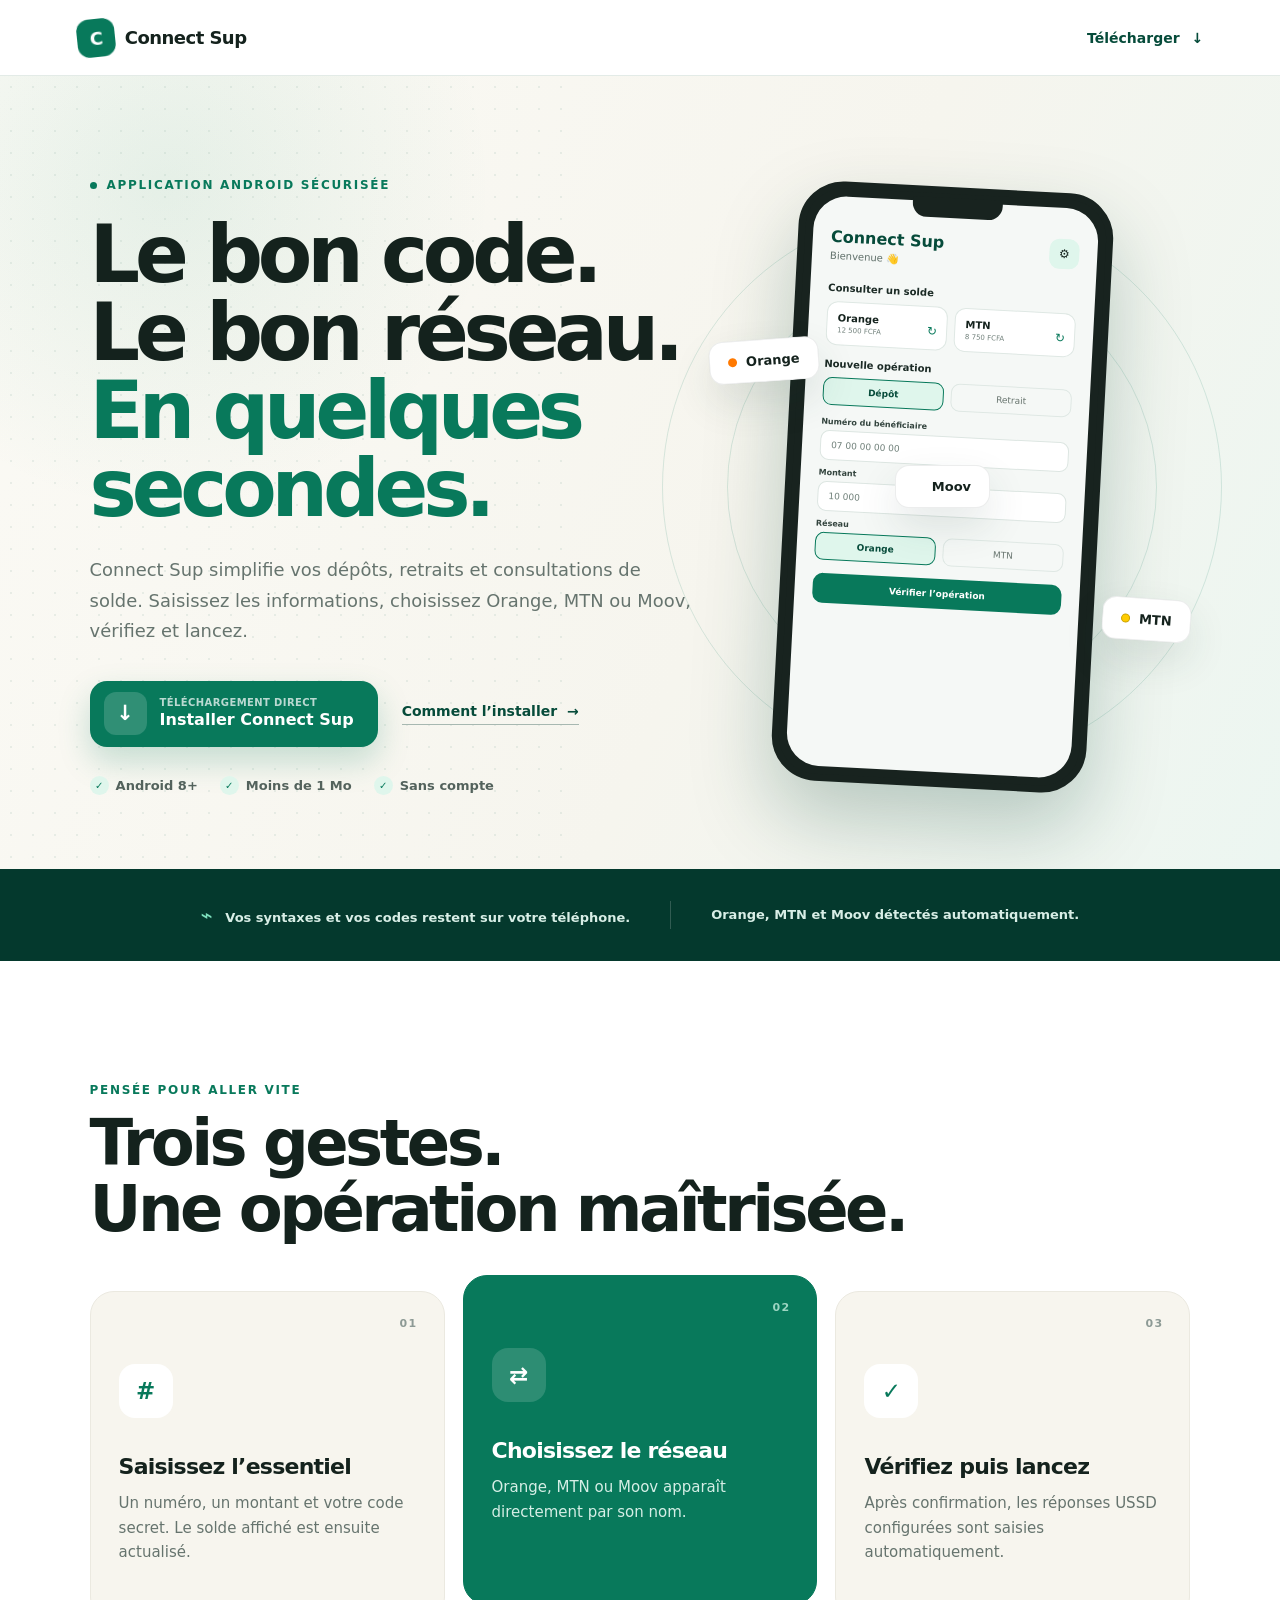
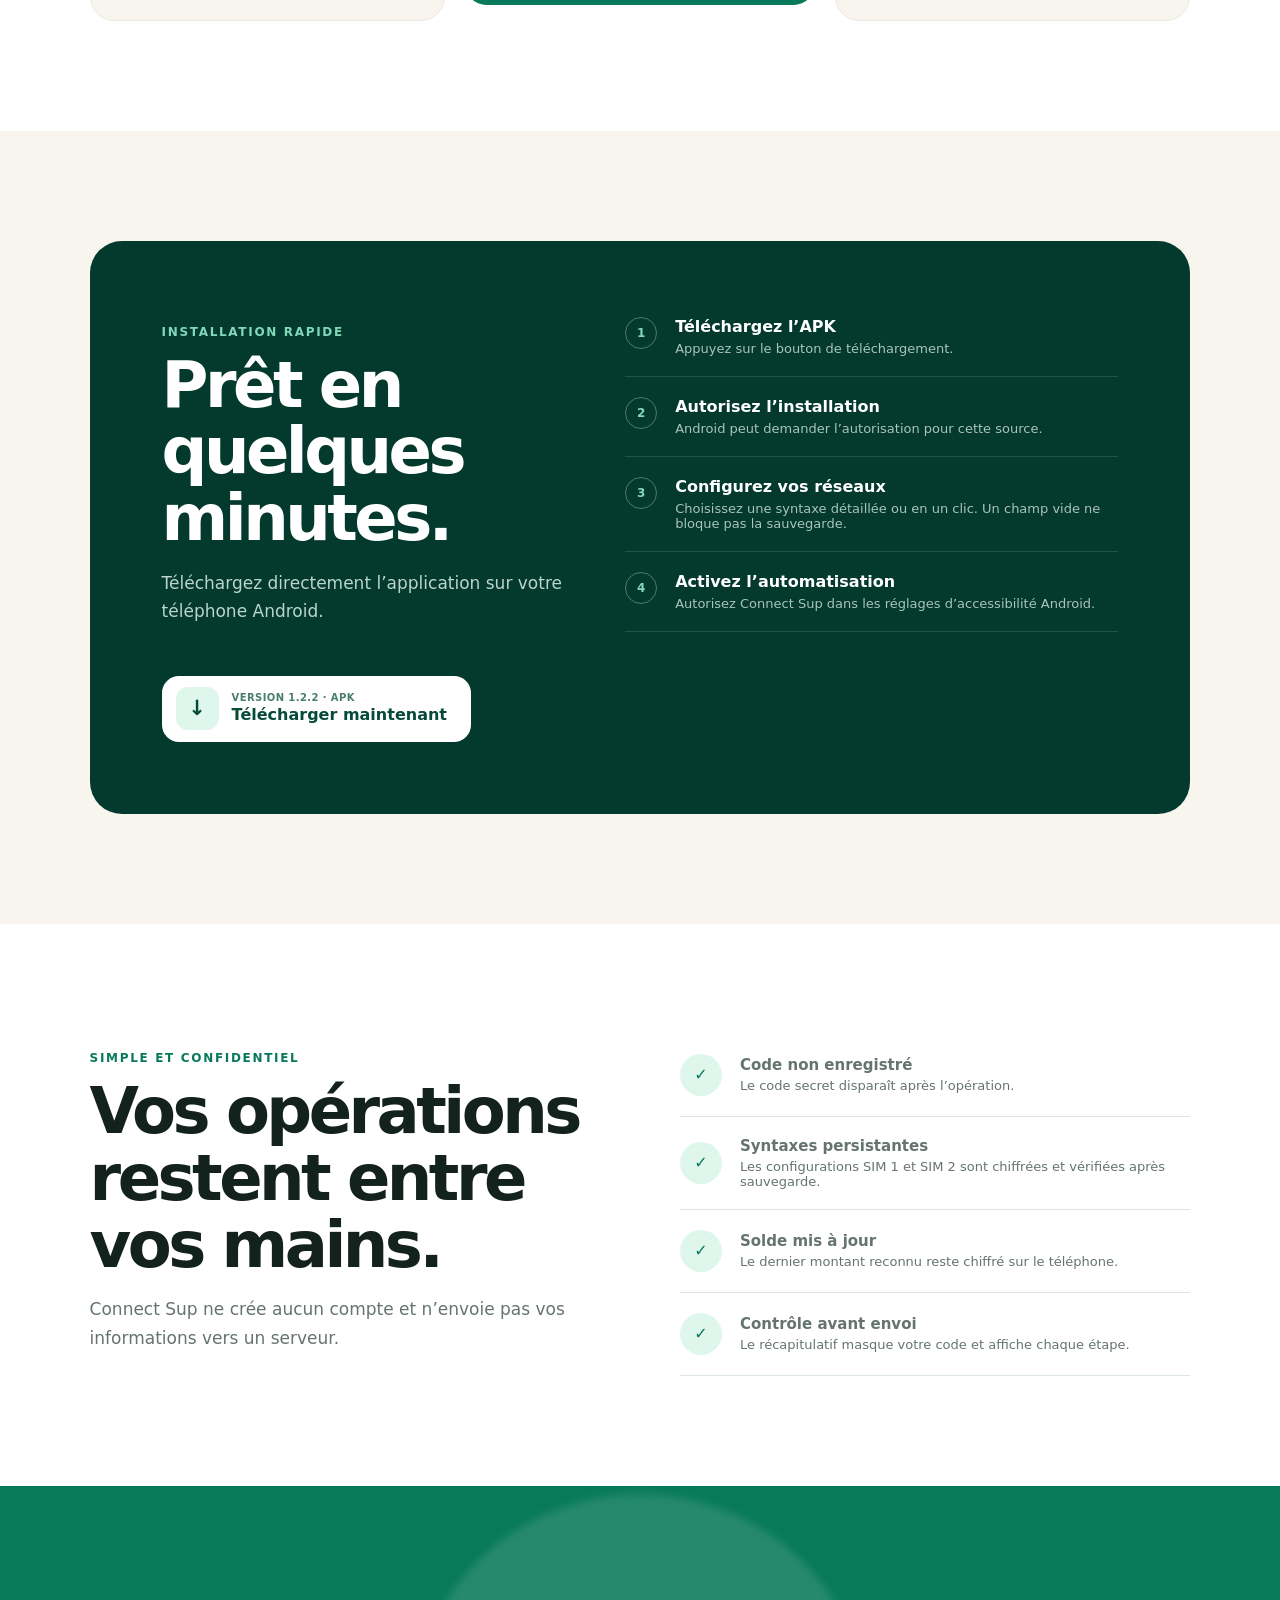
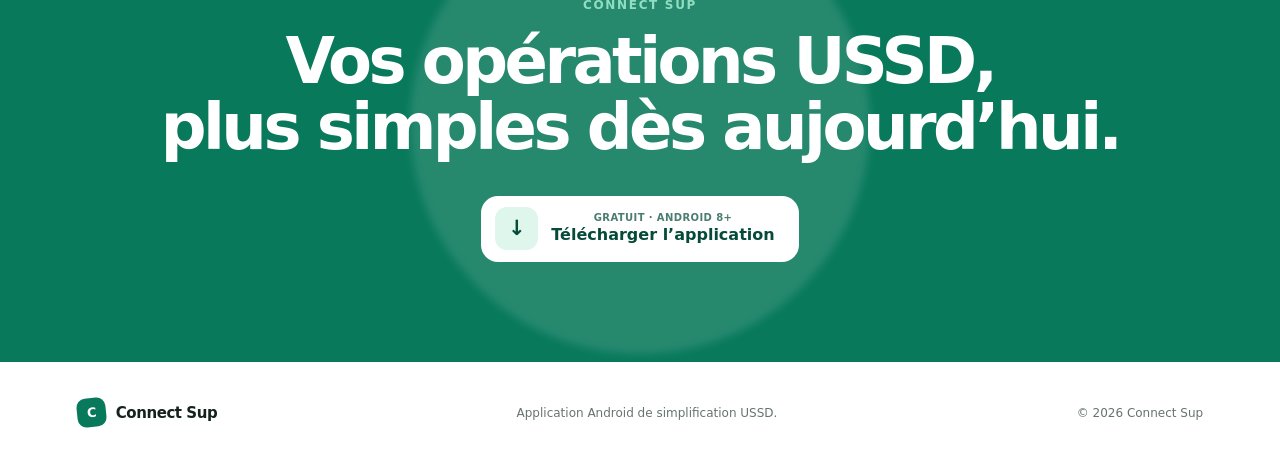
==== index.html @ fa068c03 "Publier le stockage permanent des syntaxes en 1.2.2" ====
<!doctype html>
<html lang="fr">
  <head>
    <meta charset="utf-8" />
    <meta name="viewport" content="width=device-width, initial-scale=1" />
    <meta name="theme-color" content="#08795b" />
    <meta name="description" content="Téléchargez Connect Sup pour simplifier vos dépôts, retraits et consultations de solde USSD sur Android." />
    <meta property="og:title" content="Connect Sup — Le bon code, le bon réseau" />
    <meta property="og:description" content="Dépôts, retraits et soldes USSD en quelques secondes sur Android." />
    <meta property="og:type" content="website" />
    <meta property="og:image" content="/og.png" />
    <title>Connect Sup — Vos opérations USSD simplifiées</title>
    <link rel="stylesheet" href="/styles.css" />
  </head>
  <body>
    <header class="site-header">
      <a class="brand" href="#top" aria-label="Accueil Connect Sup">
        <span class="brand-mark" aria-hidden="true">C</span>
        <span>Connect Sup</span>
      </a>
      <a class="header-download" href="/Connect-Sup-v1.2.2.apk" download>
        Télécharger <span aria-hidden="true">↓</span>
      </a>
    </header>

    <main>
      <section class="hero" id="top">
        <div class="hero-copy">
          <div class="eyebrow"><span></span> Application Android sécurisée</div>
          <h1>Le bon code.<br />Le bon réseau.<br /><em>En quelques secondes.</em></h1>
          <p class="hero-lead">
            Connect Sup simplifie vos dépôts, retraits et consultations de solde.
            Saisissez les informations, choisissez Orange, MTN ou Moov, vérifiez et lancez.
          </p>
          <div class="hero-actions">
            <a class="primary-button" href="/Connect-Sup-v1.2.2.apk" download>
              <span class="android-dot" aria-hidden="true">↓</span>
              <span><small>Téléchargement direct</small>Installer Connect Sup</span>
            </a>
            <a class="text-link" href="#installer">Comment l’installer <span aria-hidden="true">→</span></a>
          </div>
          <ul class="hero-facts" aria-label="Informations sur l’application">
            <li><span aria-hidden="true">✓</span> Android 8+</li>
            <li><span aria-hidden="true">✓</span> Moins de 1 Mo</li>
            <li><span aria-hidden="true">✓</span> Sans compte</li>
          </ul>
        </div>

        <div class="phone-stage" aria-label="Aperçu de l’application Connect Sup">
          <div class="orbit orbit-one"></div>
          <div class="orbit orbit-two"></div>
          <div class="network-pill pill-orange"><i></i> Orange</div>
          <div class="network-pill pill-mtn"><i></i> MTN</div>
          <div class="network-pill pill-moov"><i></i> Moov</div>
          <div class="phone">
            <div class="speaker"></div>
            <div class="phone-screen">
              <div class="app-topline">
                <div><b>Connect Sup</b><small>Bienvenue 👋</small></div>
                <span aria-hidden="true">⚙</span>
              </div>
              <p class="mock-label">Consulter un solde</p>
              <div class="balance-grid">
                <div><b>Orange</b><small>12 500 FCFA</small><span>↻</span></div>
                <div><b>MTN</b><small>8 750 FCFA</small><span>↻</span></div>
              </div>
              <p class="mock-label">Nouvelle opération</p>
              <div class="mock-tabs"><b>Dépôt</b><span>Retrait</span></div>
              <label>Numéro du bénéficiaire</label>
              <div class="mock-field">07 00 00 00 00</div>
              <label>Montant</label>
              <div class="mock-field">10 000</div>
              <label>Réseau</label>
              <div class="mock-tabs networks"><b>Orange</b><span>MTN</span></div>
              <div class="mock-button">Vérifier l’opération</div>
            </div>
          </div>
        </div>
      </section>

      <section class="trust-band">
        <p><span aria-hidden="true">⌁</span> Vos syntaxes et vos codes restent sur votre téléphone.</p>
        <div class="trust-divider"></div>
        <p>Orange, MTN et Moov détectés automatiquement.</p>
      </section>

      <section class="section features" id="fonctionnalites">
        <div class="section-heading">
          <div><p class="kicker">Pensée pour aller vite</p><h2>Trois gestes.<br />Une opération maîtrisée.</h2></div>
        </div>
        <div class="feature-grid">
          <article>
            <span class="feature-number">01</span>
            <div class="feature-icon">#</div>
            <h3>Saisissez l’essentiel</h3>
            <p>Un numéro, un montant et votre code secret. Le solde affiché est ensuite actualisé.</p>
          </article>
          <article class="featured-card">
            <span class="feature-number">02</span>
            <div class="feature-icon">⇄</div>
            <h3>Choisissez le réseau</h3>
            <p>Orange, MTN ou Moov apparaît directement par son nom.</p>
          </article>
          <article>
            <span class="feature-number">03</span>
            <div class="feature-icon">✓</div>
            <h3>Vérifiez puis lancez</h3>
            <p>Après confirmation, les réponses USSD configurées sont saisies automatiquement.</p>
          </article>
        </div>
      </section>

      <section class="section install" id="installer">
        <div class="install-panel">
          <div>
            <p class="kicker light">Installation rapide</p>
            <h2>Prêt en quelques minutes.</h2>
            <p class="install-intro">Téléchargez directement l’application sur votre téléphone Android.</p>
          </div>
          <ol>
            <li><span>1</span><div><b>Téléchargez l’APK</b><p>Appuyez sur le bouton de téléchargement.</p></div></li>
            <li><span>2</span><div><b>Autorisez l’installation</b><p>Android peut demander l’autorisation pour cette source.</p></div></li>
            <li><span>3</span><div><b>Configurez vos réseaux</b><p>Choisissez une syntaxe détaillée ou en un clic. Un champ vide ne bloque pas la sauvegarde.</p></div></li>
            <li><span>4</span><div><b>Activez l’automatisation</b><p>Autorisez Connect Sup dans les réglages d’accessibilité Android.</p></div></li>
          </ol>
          <a class="primary-button light-button" href="/Connect-Sup-v1.2.2.apk" download>
            <span class="android-dot" aria-hidden="true">↓</span>
            <span><small>Version 1.2.2 · APK</small>Télécharger maintenant</span>
          </a>
        </div>
      </section>

      <section class="section security">
        <div class="security-copy">
          <p class="kicker">Simple et confidentiel</p>
          <h2>Vos opérations restent entre vos mains.</h2>
          <p>Connect Sup ne crée aucun compte et n’envoie pas vos informations vers un serveur.</p>
        </div>
        <ul>
          <li><span aria-hidden="true">✓</span><span><b>Code non enregistré</b>Le code secret disparaît après l’opération.</span></li>
          <li><span aria-hidden="true">✓</span><span><b>Syntaxes persistantes</b>Les configurations SIM 1 et SIM 2 sont chiffrées et vérifiées après sauvegarde.</span></li>
          <li><span aria-hidden="true">✓</span><span><b>Solde mis à jour</b>Le dernier montant reconnu reste chiffré sur le téléphone.</span></li>
          <li><span aria-hidden="true">✓</span><span><b>Contrôle avant envoi</b>Le récapitulatif masque votre code et affiche chaque étape.</span></li>
        </ul>
      </section>

      <section class="final-cta">
        <span class="cta-glow"></span>
        <p class="kicker light">Connect Sup</p>
        <h2>Vos opérations USSD,<br />plus simples dès aujourd’hui.</h2>
        <a class="primary-button light-button" href="/Connect-Sup-v1.2.2.apk" download>
          <span class="android-dot" aria-hidden="true">↓</span>
          <span><small>Gratuit · Android 8+</small>Télécharger l’application</span>
        </a>
      </section>
    </main>

    <footer>
      <a class="brand" href="#top"><span class="brand-mark" aria-hidden="true">C</span><span>Connect Sup</span></a>
      <p>Application Android de simplification USSD.</p>
      <p>© 2026 Connect Sup</p>
    </footer>
  </body>
</html>
---- styles.css ----
:root { --green:#08795b; --green-dark:#064b3a; --green-deep:#04392d; --mint:#dff6ec; --cream:#f7f5ee; --ink:#14221d; --muted:#66746e; --line:#dce6e1; --orange:#ff7900; --yellow:#ffcc00; }
* { box-sizing:border-box; }
html { scroll-behavior:smooth; }
body { margin:0; background:#fff; color:var(--ink); font-family:Inter,ui-sans-serif,system-ui,-apple-system,BlinkMacSystemFont,"Segoe UI",sans-serif; -webkit-font-smoothing:antialiased; }
a { color:inherit; text-decoration:none; }
.site-header { align-items:center; background:rgba(255,255,255,.9); border-bottom:1px solid rgba(220,230,225,.8); display:flex; height:76px; justify-content:space-between; padding:0 clamp(22px,6vw,92px); position:sticky; top:0; z-index:20; backdrop-filter:blur(18px); }
.brand { align-items:center; display:inline-flex; font-size:18px; font-weight:800; gap:10px; letter-spacing:-.03em; }
.brand-mark { align-items:center; background:var(--green); border-radius:12px; color:#fff; display:inline-flex; font-size:18px; height:38px; justify-content:center; transform:rotate(-6deg); width:38px; }
.header-download { color:var(--green-dark); font-size:14px; font-weight:750; }
.header-download span { display:inline-block; margin-left:7px; }
.hero { background:radial-gradient(circle at 13% 14%,rgba(19,145,105,.09),transparent 25%),linear-gradient(115deg,#fbfaf5 0%,#f6f5ee 58%,#ecf6f1 100%); display:grid; grid-template-columns:minmax(0,1fr) minmax(370px,.82fr); min-height:720px; overflow:hidden; padding:clamp(72px,8vw,118px) clamp(22px,7vw,110px) 74px; position:relative; }
.hero::before { background-image:radial-gradient(#94b3a7 1px,transparent 1px); background-size:22px 22px; content:''; inset:0 55% 0 0; opacity:.18; position:absolute; }
.hero-copy { align-self:center; max-width:720px; position:relative; z-index:2; }
.eyebrow,.kicker { color:var(--green); font-size:12px; font-weight:800; letter-spacing:.14em; text-transform:uppercase; }
.eyebrow { align-items:center; display:flex; gap:10px; }
.eyebrow span { background:var(--green); border-radius:99px; height:7px; width:7px; }
h1 { font-size:clamp(48px,6.2vw,88px); letter-spacing:-.065em; line-height:.98; margin:24px 0 28px; }
h1 em { color:var(--green); font-style:normal; }
.hero-lead { color:var(--muted); font-size:clamp(17px,1.4vw,20px); line-height:1.7; margin:0; max-width:630px; }
.hero-actions { align-items:center; display:flex; flex-wrap:wrap; gap:24px; margin-top:34px; }
.primary-button { align-items:center; background:var(--green); border-radius:17px; box-shadow:0 14px 32px rgba(8,121,91,.22); color:#fff; display:inline-flex; font-size:16px; font-weight:800; gap:13px; min-height:66px; padding:11px 24px 12px 14px; transition:transform .2s ease,box-shadow .2s ease; }
.primary-button:hover { box-shadow:0 18px 38px rgba(8,121,91,.3); transform:translateY(-2px); }
.primary-button:focus-visible,.text-link:focus-visible,.header-download:focus-visible,.brand:focus-visible { outline:3px solid #ffcc00; outline-offset:4px; }
.primary-button small { display:block; font-size:10px; font-weight:650; letter-spacing:.04em; margin-bottom:2px; opacity:.72; text-transform:uppercase; }
.android-dot { align-items:center; background:rgba(255,255,255,.16); border-radius:12px; display:inline-flex; font-size:21px; height:43px; justify-content:center; width:43px; }
.text-link { border-bottom:1px solid #a7b8b1; color:var(--green-dark); font-size:14px; font-weight:750; padding-bottom:5px; }
.text-link span { margin-left:5px; }
.hero-facts { display:flex; flex-wrap:wrap; gap:22px; list-style:none; margin:29px 0 0; padding:0; }
.hero-facts li { align-items:center; color:#53625c; display:flex; font-size:13px; font-weight:650; gap:7px; }
.hero-facts li span { align-items:center; background:var(--mint); border-radius:50%; color:var(--green); display:inline-flex; font-size:10px; height:19px; justify-content:center; width:19px; }
.phone-stage { align-items:center; display:flex; justify-content:center; min-height:540px; position:relative; }
.orbit { border:1px solid rgba(8,121,91,.14); border-radius:50%; position:absolute; }
.orbit-one { height:560px; width:560px; }
.orbit-two { height:430px; width:430px; }
.network-pill { align-items:center; background:#fff; border:1px solid rgba(20,34,29,.08); border-radius:14px; box-shadow:0 18px 40px rgba(30,68,55,.12); display:flex; font-size:13px; font-weight:800; gap:9px; padding:13px 18px; position:absolute; z-index:4; }
.network-pill i { border-radius:50%; height:9px; width:9px; }
.pill-orange { left:3%; top:26%; transform:rotate(-4deg); }
.pill-orange i { background:var(--orange); }
.pill-mtn { bottom:25%; right:0; transform:rotate(4deg); }
.pill-mtn i { background:var(--yellow); border:1px solid #c8a000; }
.phone { background:#18231f; border:7px solid #18231f; border-radius:45px; box-shadow:0 36px 80px rgba(7,68,51,.25); height:600px; padding:8px; position:relative; transform:rotate(3deg); width:315px; z-index:3; }
.speaker { background:#18231f; border-radius:0 0 14px 14px; height:20px; left:50%; position:absolute; top:4px; transform:translateX(-50%); width:90px; z-index:5; }
.phone-screen { background:#f5f8f6; border-radius:33px; height:100%; overflow:hidden; padding:31px 18px 20px; }
.app-topline { align-items:flex-start; display:flex; justify-content:space-between; margin-bottom:21px; }
.app-topline b { color:var(--green-dark); display:block; font-size:16px; }
.app-topline small { color:#60706a; display:block; font-size:10px; margin-top:4px; }
.app-topline>span { align-items:center; background:var(--mint); border-radius:10px; display:flex; font-size:12px; height:30px; justify-content:center; width:30px; }
.mock-label { color:#1b2a25; font-size:10px; font-weight:800; margin:13px 0 8px; }
.balance-grid { display:grid; gap:7px; grid-template-columns:1fr 1fr; }
.balance-grid>div { background:#fff; border:1px solid #dfe8e4; border-radius:11px; padding:10px; position:relative; }
.balance-grid b { display:block; font-size:10px; }
.balance-grid small { color:#71807b; display:block; font-size:7px; margin-top:3px; }
.balance-grid span { color:var(--green); font-size:12px; position:absolute; right:9px; top:17px; }
.mock-tabs { display:grid; gap:7px; grid-template-columns:1fr 1fr; margin-bottom:12px; }
.mock-tabs>* { border:1px solid #dfe8e4; border-radius:9px; color:#68756f; font-size:9px; padding:8px; text-align:center; }
.mock-tabs b { background:var(--mint); border-color:var(--green); color:var(--green-dark); }
.phone-screen label { color:#33443e; display:block; font-size:8px; font-weight:750; margin:8px 0 4px; }
.mock-field { background:#fff; border:1px solid #dde6e2; border-radius:9px; color:#70807a; font-size:9px; padding:9px 10px; }
.mock-tabs.networks { margin-bottom:0; }
.mock-button { background:var(--green); border-radius:10px; color:#fff; font-size:9px; font-weight:800; margin-top:13px; padding:10px; text-align:center; }
.trust-band { align-items:center; background:var(--green-deep); color:#d8eee6; display:flex; gap:40px; justify-content:center; min-height:92px; padding:20px 6vw; text-align:center; }
.trust-band p { font-size:13px; font-weight:650; margin:0; }
.trust-band p span { color:#7de0bd; font-size:20px; margin-right:8px; }
.trust-divider { background:rgba(255,255,255,.18); height:28px; width:1px; }
.section { padding:110px clamp(22px,7vw,110px); }
.section-heading { align-items:flex-end; display:flex; justify-content:space-between; margin-bottom:48px; }
h2 { font-size:clamp(38px,5vw,64px); letter-spacing:-.055em; line-height:1.04; margin:13px 0 0; }
.feature-grid { display:grid; gap:18px; grid-template-columns:repeat(3,1fr); }
.feature-grid article { background:var(--cream); border:1px solid #ebe9e0; border-radius:24px; min-height:330px; padding:28px; position:relative; }
.feature-grid article.featured-card { background:var(--green); border-color:var(--green); color:#fff; transform:translateY(-16px); }
.feature-number { color:#8d9a95; font-size:11px; font-weight:800; letter-spacing:.12em; position:absolute; right:26px; top:25px; }
.featured-card .feature-number { color:#9dd5c2; }
.feature-icon { align-items:center; background:#fff; border-radius:16px; color:var(--green); display:flex; font-size:23px; font-weight:900; height:54px; justify-content:center; margin:44px 0 36px; width:54px; }
.featured-card .feature-icon { background:rgba(255,255,255,.15); color:#fff; }
.feature-grid h3 { font-size:22px; letter-spacing:-.035em; margin:0 0 12px; }
.feature-grid p { color:var(--muted); font-size:15px; line-height:1.65; margin:0; }
.featured-card p { color:#d6eee6; }
.install { background:var(--cream); }
.install-panel { background:var(--green-deep); border-radius:32px; color:#fff; display:grid; gap:34px 60px; grid-template-columns:.9fr 1.1fr; padding:clamp(34px,6vw,72px); }
.kicker.light { color:#81d9ba; }
.install-intro { color:#b9d5cc; font-size:17px; line-height:1.65; max-width:460px; }
.install ol { list-style:none; margin:0; padding:0; }
.install li { align-items:flex-start; border-bottom:1px solid rgba(255,255,255,.12); display:flex; gap:18px; padding:20px 0; }
.install li:first-child { padding-top:4px; }
.install li>span { align-items:center; border:1px solid #4f796b; border-radius:50%; color:#83d7ba; display:flex; flex:0 0 auto; font-size:12px; font-weight:800; height:32px; justify-content:center; width:32px; }
.install li b { display:block; font-size:16px; margin-bottom:5px; }
.install li p { color:#a9c4bb; font-size:13px; margin:0; }
.light-button { background:#fff; box-shadow:none; color:var(--green-dark); grid-column:1/-1; justify-self:start; }
.light-button .android-dot { background:var(--mint); }
.security { align-items:center; display:grid; gap:80px; grid-template-columns:1fr 1fr; }
.security-copy>p:last-child { color:var(--muted); font-size:17px; line-height:1.7; max-width:570px; }
.security ul { list-style:none; margin:0; padding:0; }
.security li { align-items:center; border-bottom:1px solid var(--line); display:flex; gap:18px; padding:20px 0; }
.security li>span:first-child { align-items:center; background:var(--mint); border-radius:50%; color:var(--green); display:flex; flex:0 0 auto; font-weight:900; height:42px; justify-content:center; width:42px; }
.security li b { display:block; font-size:15px; margin-bottom:4px; }
.security li span:last-child { color:var(--muted); font-size:13px; }
.final-cta { background:var(--green); color:#fff; overflow:hidden; padding:100px 22px; position:relative; text-align:center; }
.final-cta h2 { margin:16px auto 35px; position:relative; }
.final-cta .primary-button { position:relative; }
.cta-glow { background:rgba(255,255,255,.12); border-radius:50%; filter:blur(4px); height:460px; left:50%; position:absolute; top:50%; transform:translate(-50%,-50%); width:460px; }
footer { align-items:center; background:#fff; color:var(--muted); display:flex; font-size:12px; justify-content:space-between; padding:32px clamp(22px,6vw,92px); }
footer .brand { color:var(--ink); font-size:15px; }
footer .brand-mark { border-radius:9px; font-size:13px; height:29px; width:29px; }
@media (max-width:920px) { .hero { grid-template-columns:1fr; padding-top:74px; text-align:center; } .hero::before { inset:0; } .hero-copy { margin:0 auto; } .eyebrow,.hero-actions,.hero-facts { justify-content:center; } .phone-stage { margin-top:42px; } .feature-grid { grid-template-columns:1fr; } .feature-grid article.featured-card { transform:none; } .install-panel,.security { grid-template-columns:1fr; } .section-heading { align-items:flex-start; flex-direction:column; } }
@media (max-width:580px) { .site-header { height:68px; } .header-download { font-size:0; } .header-download span { font-size:20px; } .hero { min-height:auto; padding-bottom:52px; } h1 { font-size:48px; } .hero-lead { font-size:16px; } .hero-actions { flex-direction:column; } .phone-stage { min-height:500px; transform:scale(.88); } .network-pill { display:none; } .trust-band { flex-direction:column; gap:12px; } .trust-divider { height:1px; width:80px; } .section { padding-bottom:76px; padding-top:76px; } .feature-grid article { min-height:285px; } .install-panel { border-radius:24px; } footer { align-items:flex-start; flex-direction:column; gap:16px; } }
@media (prefers-reduced-motion:reduce) { html { scroll-behavior:auto; } .primary-button { transition:none; } }
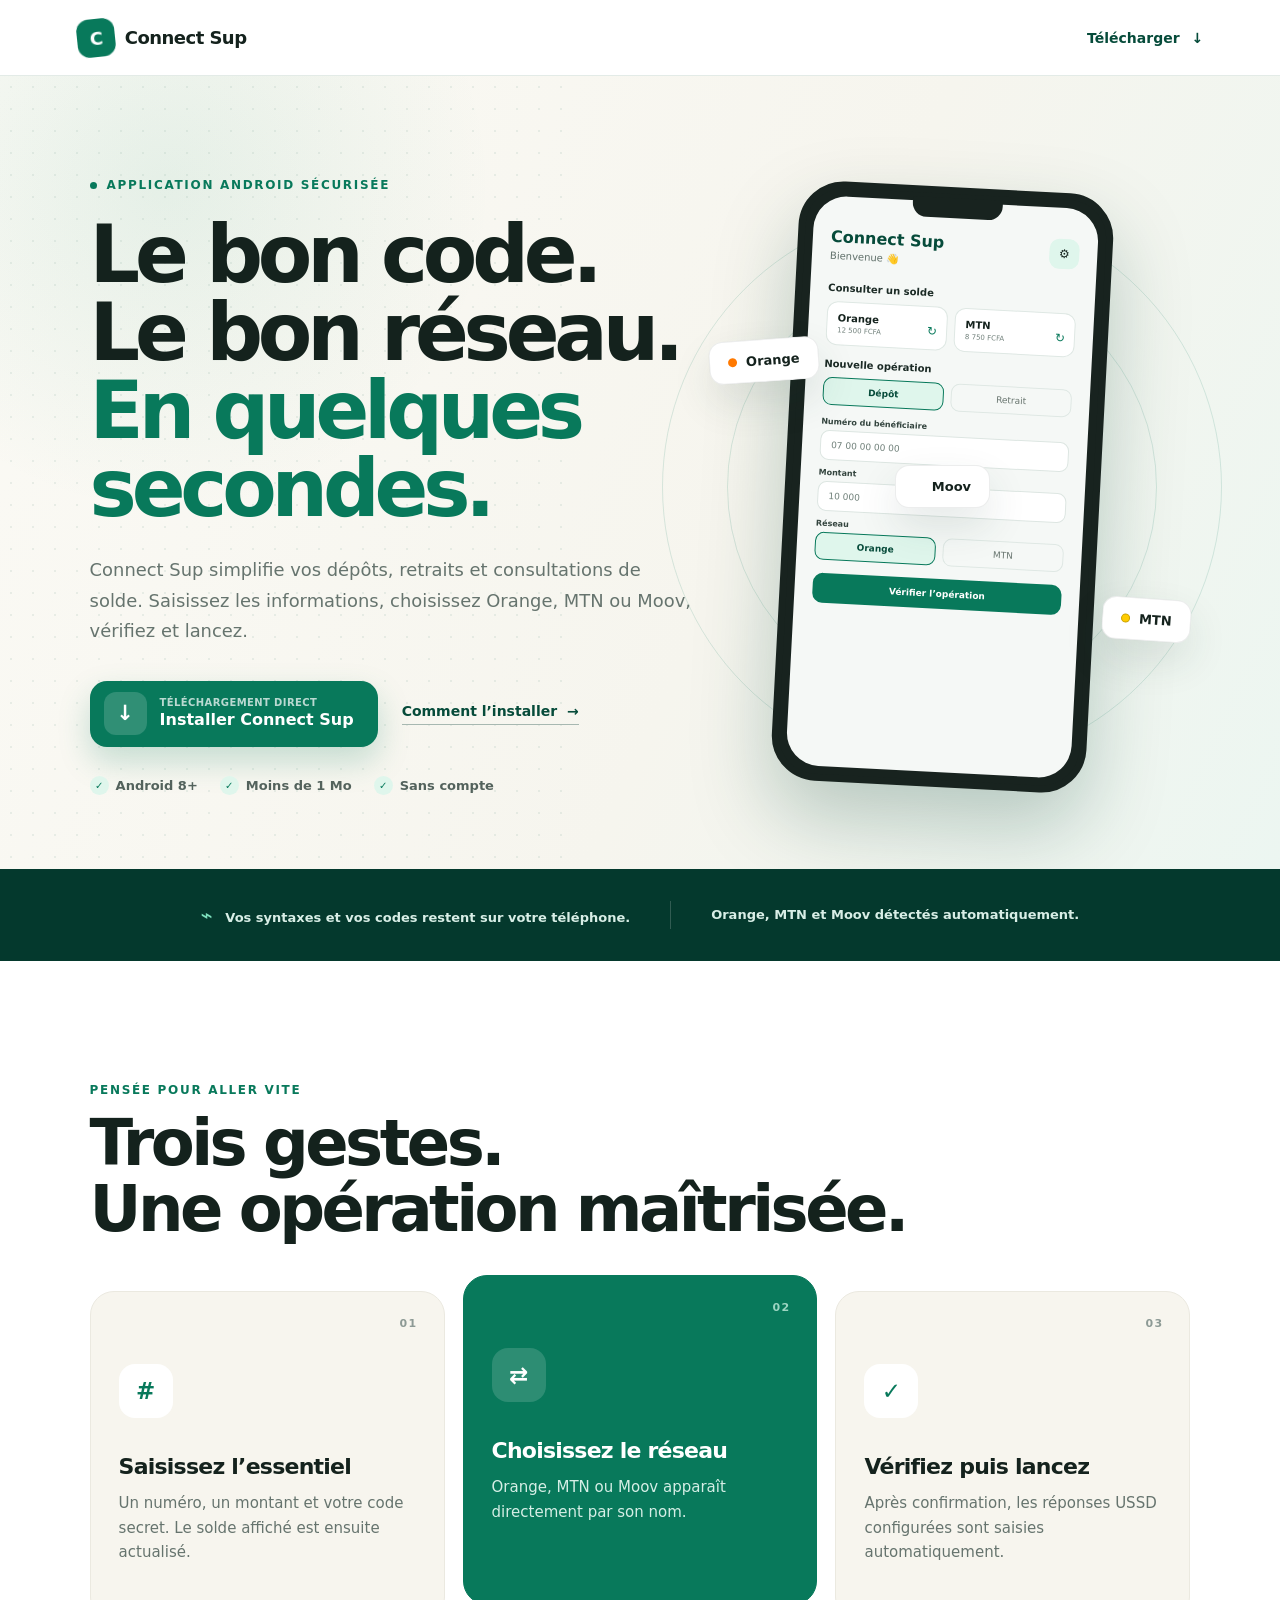
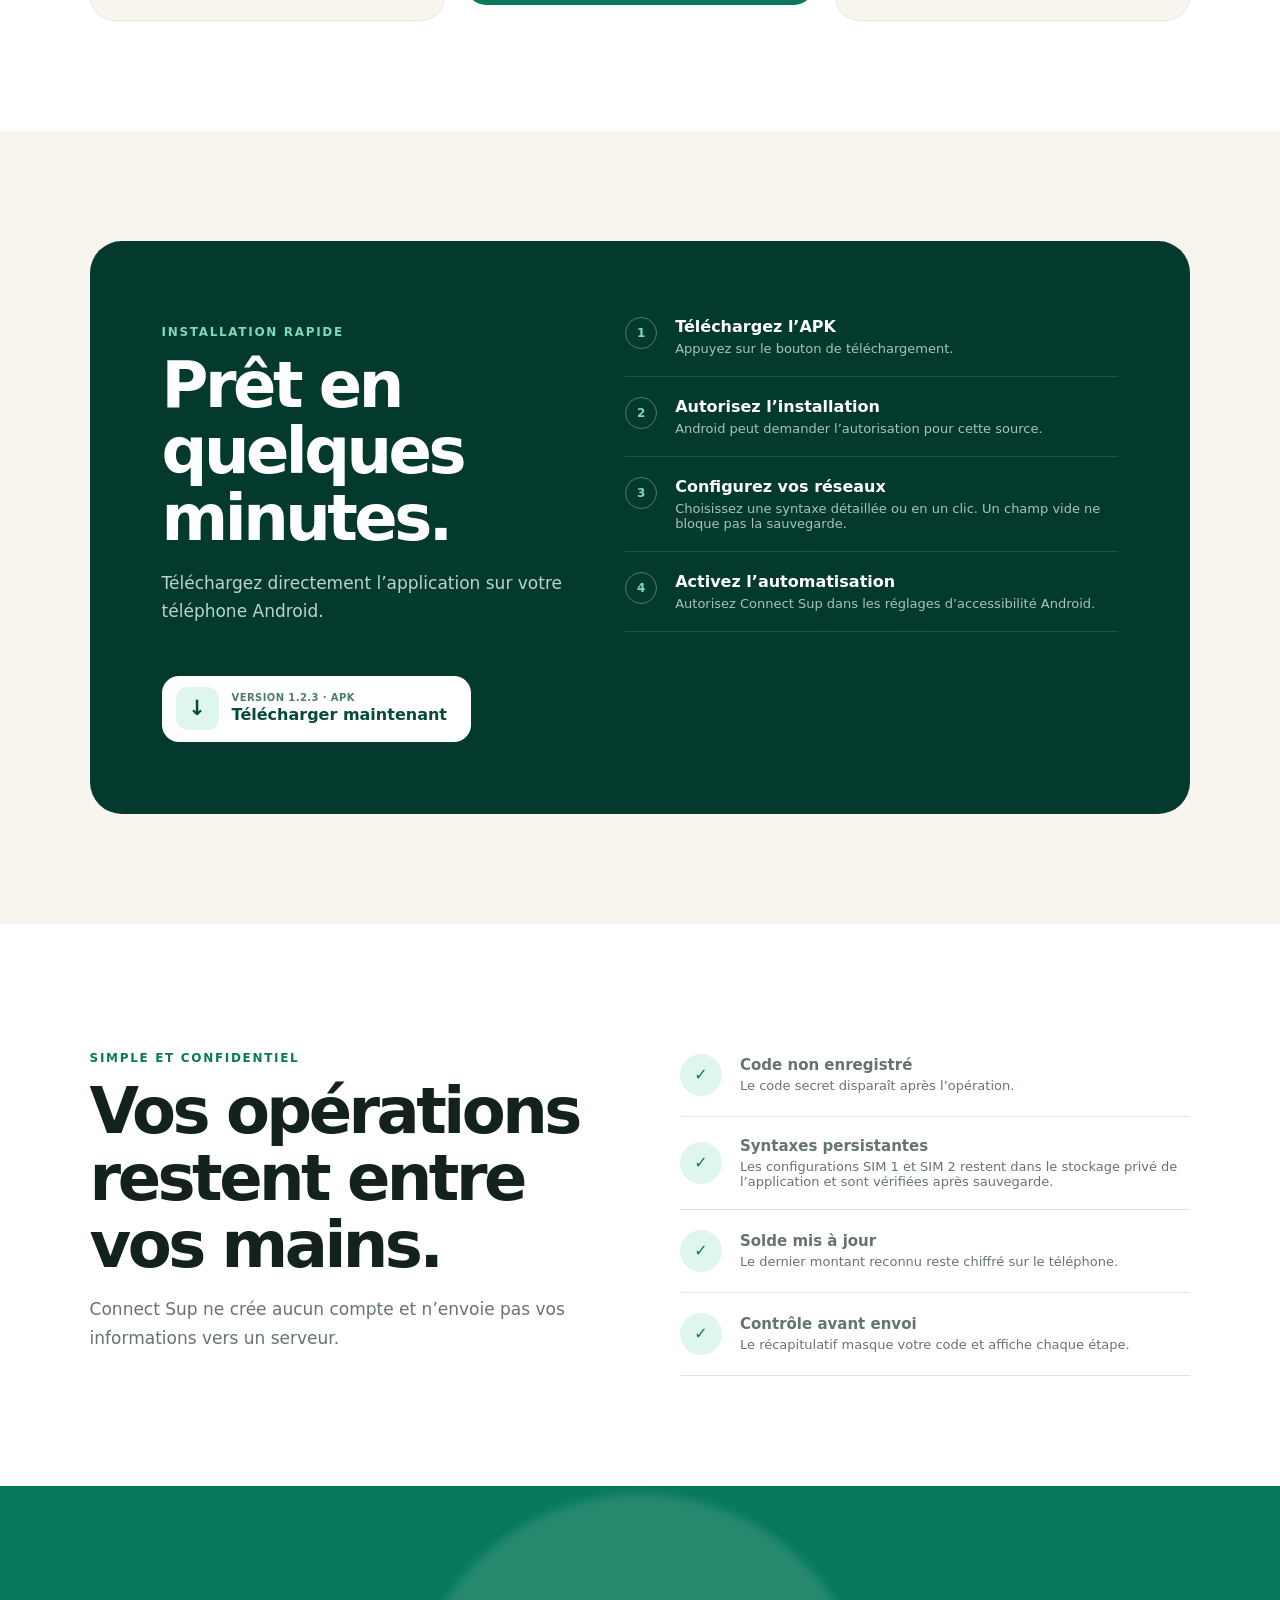
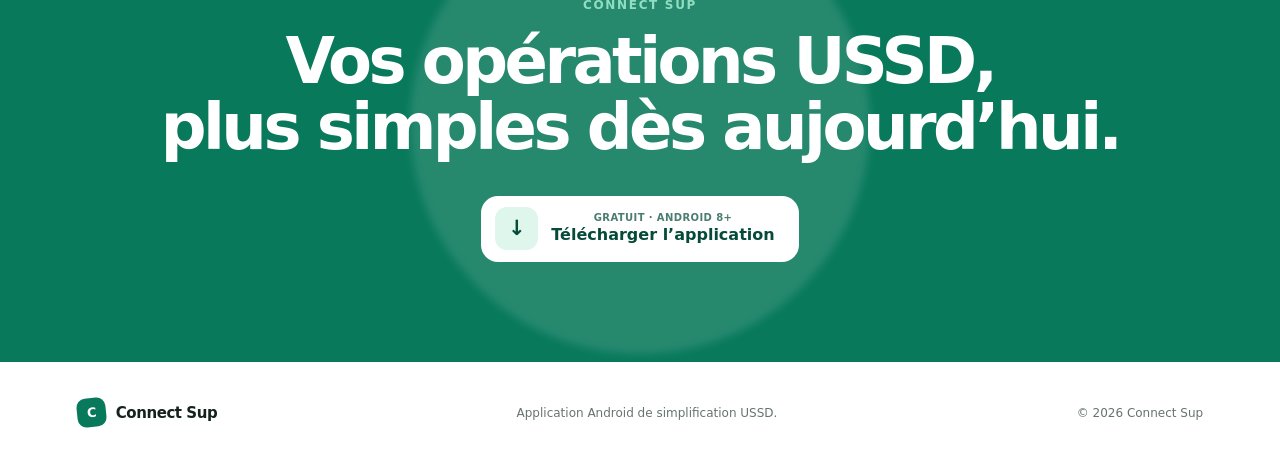
==== commit 099bab98: "Publier Connect Sup 1.2.3 avec stockage unique des syntaxes" ====
--- a/index.html
+++ b/index.html
@@ -18,7 +18,7 @@
         <span class="brand-mark" aria-hidden="true">C</span>
         <span>Connect Sup</span>
       </a>
-      <a class="header-download" href="/Connect-Sup-v1.2.2.apk" download>
+      <a class="header-download" href="/Connect-Sup-v1.2.3.apk" download>
         Télécharger <span aria-hidden="true">↓</span>
       </a>
     </header>
@@ -33,7 +33,7 @@
             Saisissez les informations, choisissez Orange, MTN ou Moov, vérifiez et lancez.
           </p>
           <div class="hero-actions">
-            <a class="primary-button" href="/Connect-Sup-v1.2.2.apk" download>
+            <a class="primary-button" href="/Connect-Sup-v1.2.3.apk" download>
               <span class="android-dot" aria-hidden="true">↓</span>
               <span><small>Téléchargement direct</small>Installer Connect Sup</span>
             </a>
@@ -123,9 +123,9 @@
             <li><span>3</span><div><b>Configurez vos réseaux</b><p>Choisissez une syntaxe détaillée ou en un clic. Un champ vide ne bloque pas la sauvegarde.</p></div></li>
             <li><span>4</span><div><b>Activez l’automatisation</b><p>Autorisez Connect Sup dans les réglages d’accessibilité Android.</p></div></li>
           </ol>
-          <a class="primary-button light-button" href="/Connect-Sup-v1.2.2.apk" download>
+          <a class="primary-button light-button" href="/Connect-Sup-v1.2.3.apk" download>
             <span class="android-dot" aria-hidden="true">↓</span>
-            <span><small>Version 1.2.2 · APK</small>Télécharger maintenant</span>
+            <span><small>Version 1.2.3 · APK</small>Télécharger maintenant</span>
           </a>
         </div>
       </section>
@@ -138,7 +138,7 @@
         </div>
         <ul>
           <li><span aria-hidden="true">✓</span><span><b>Code non enregistré</b>Le code secret disparaît après l’opération.</span></li>
-          <li><span aria-hidden="true">✓</span><span><b>Syntaxes persistantes</b>Les configurations SIM 1 et SIM 2 sont chiffrées et vérifiées après sauvegarde.</span></li>
+          <li><span aria-hidden="true">✓</span><span><b>Syntaxes persistantes</b>Les configurations SIM 1 et SIM 2 restent dans le stockage privé de l’application et sont vérifiées après sauvegarde.</span></li>
           <li><span aria-hidden="true">✓</span><span><b>Solde mis à jour</b>Le dernier montant reconnu reste chiffré sur le téléphone.</span></li>
           <li><span aria-hidden="true">✓</span><span><b>Contrôle avant envoi</b>Le récapitulatif masque votre code et affiche chaque étape.</span></li>
         </ul>
@@ -148,7 +148,7 @@
         <span class="cta-glow"></span>
         <p class="kicker light">Connect Sup</p>
         <h2>Vos opérations USSD,<br />plus simples dès aujourd’hui.</h2>
-        <a class="primary-button light-button" href="/Connect-Sup-v1.2.2.apk" download>
+        <a class="primary-button light-button" href="/Connect-Sup-v1.2.3.apk" download>
           <span class="android-dot" aria-hidden="true">↓</span>
           <span><small>Gratuit · Android 8+</small>Télécharger l’application</span>
         </a>
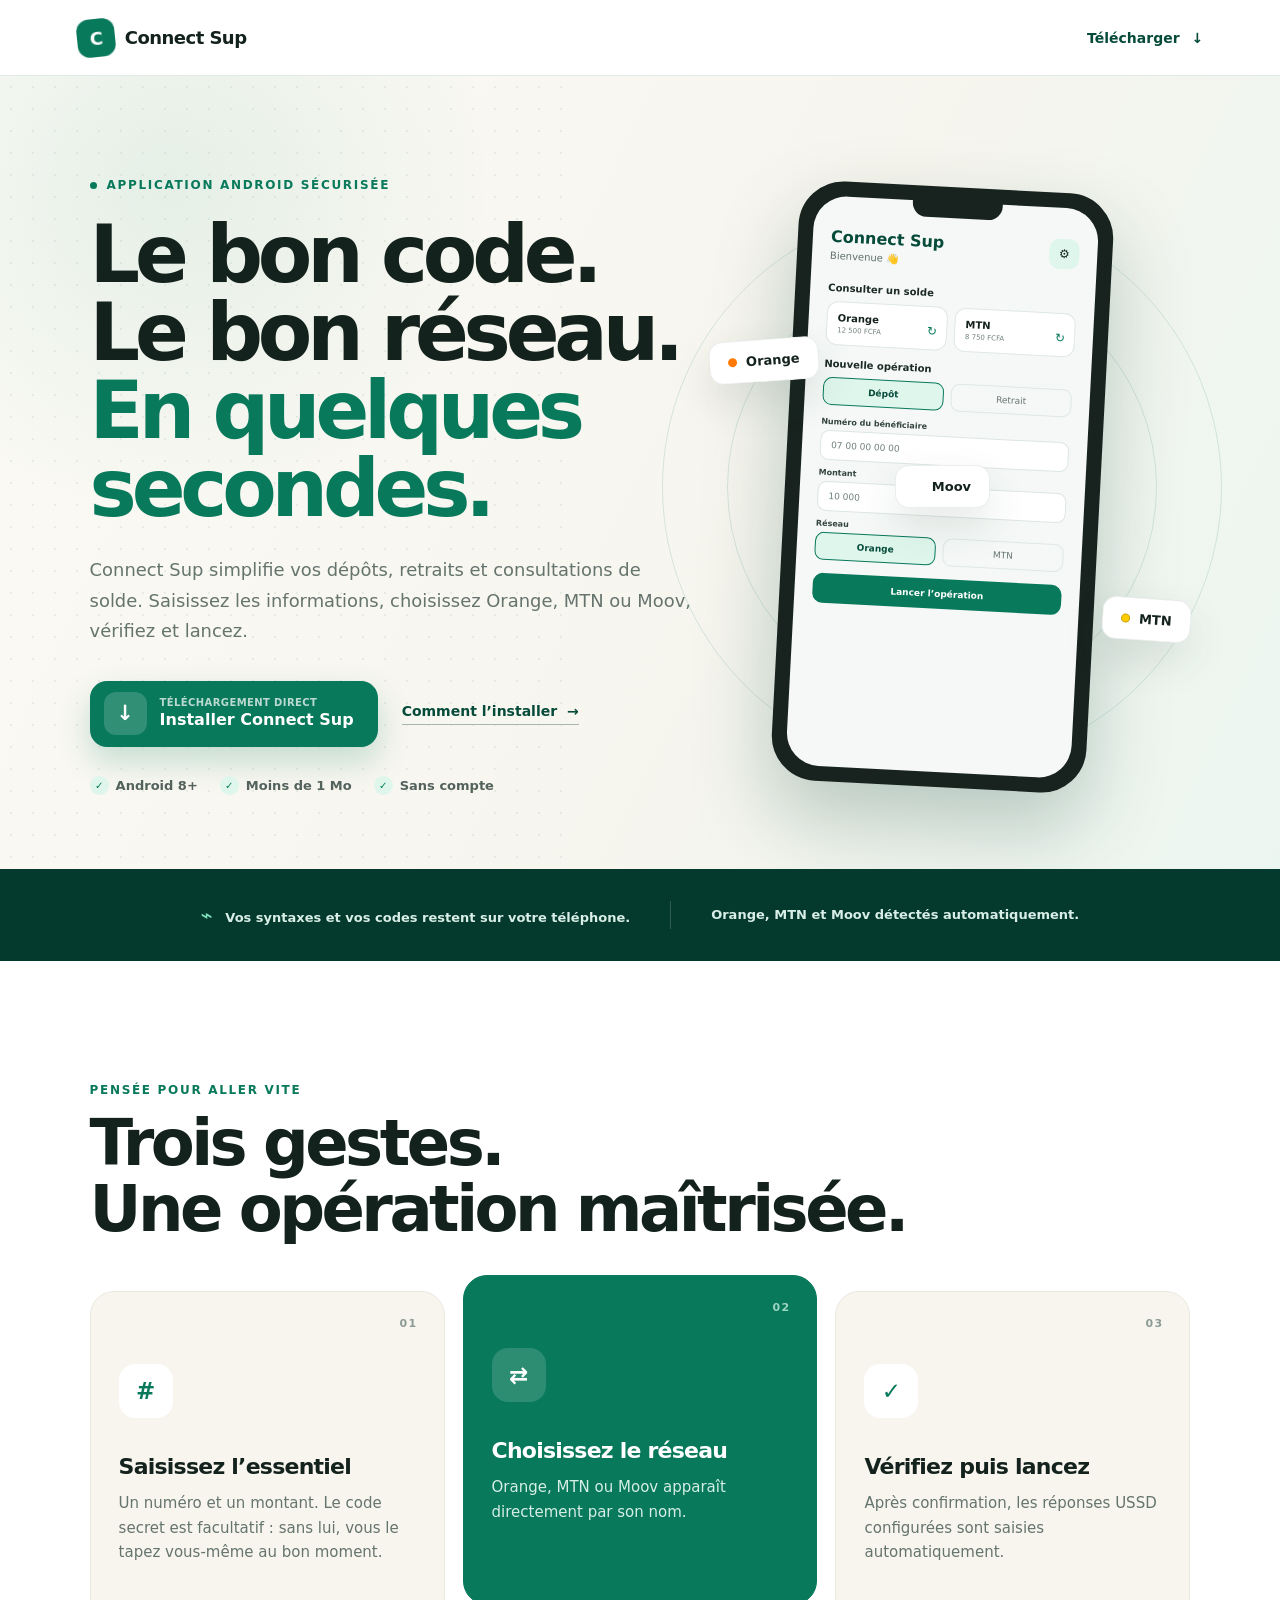
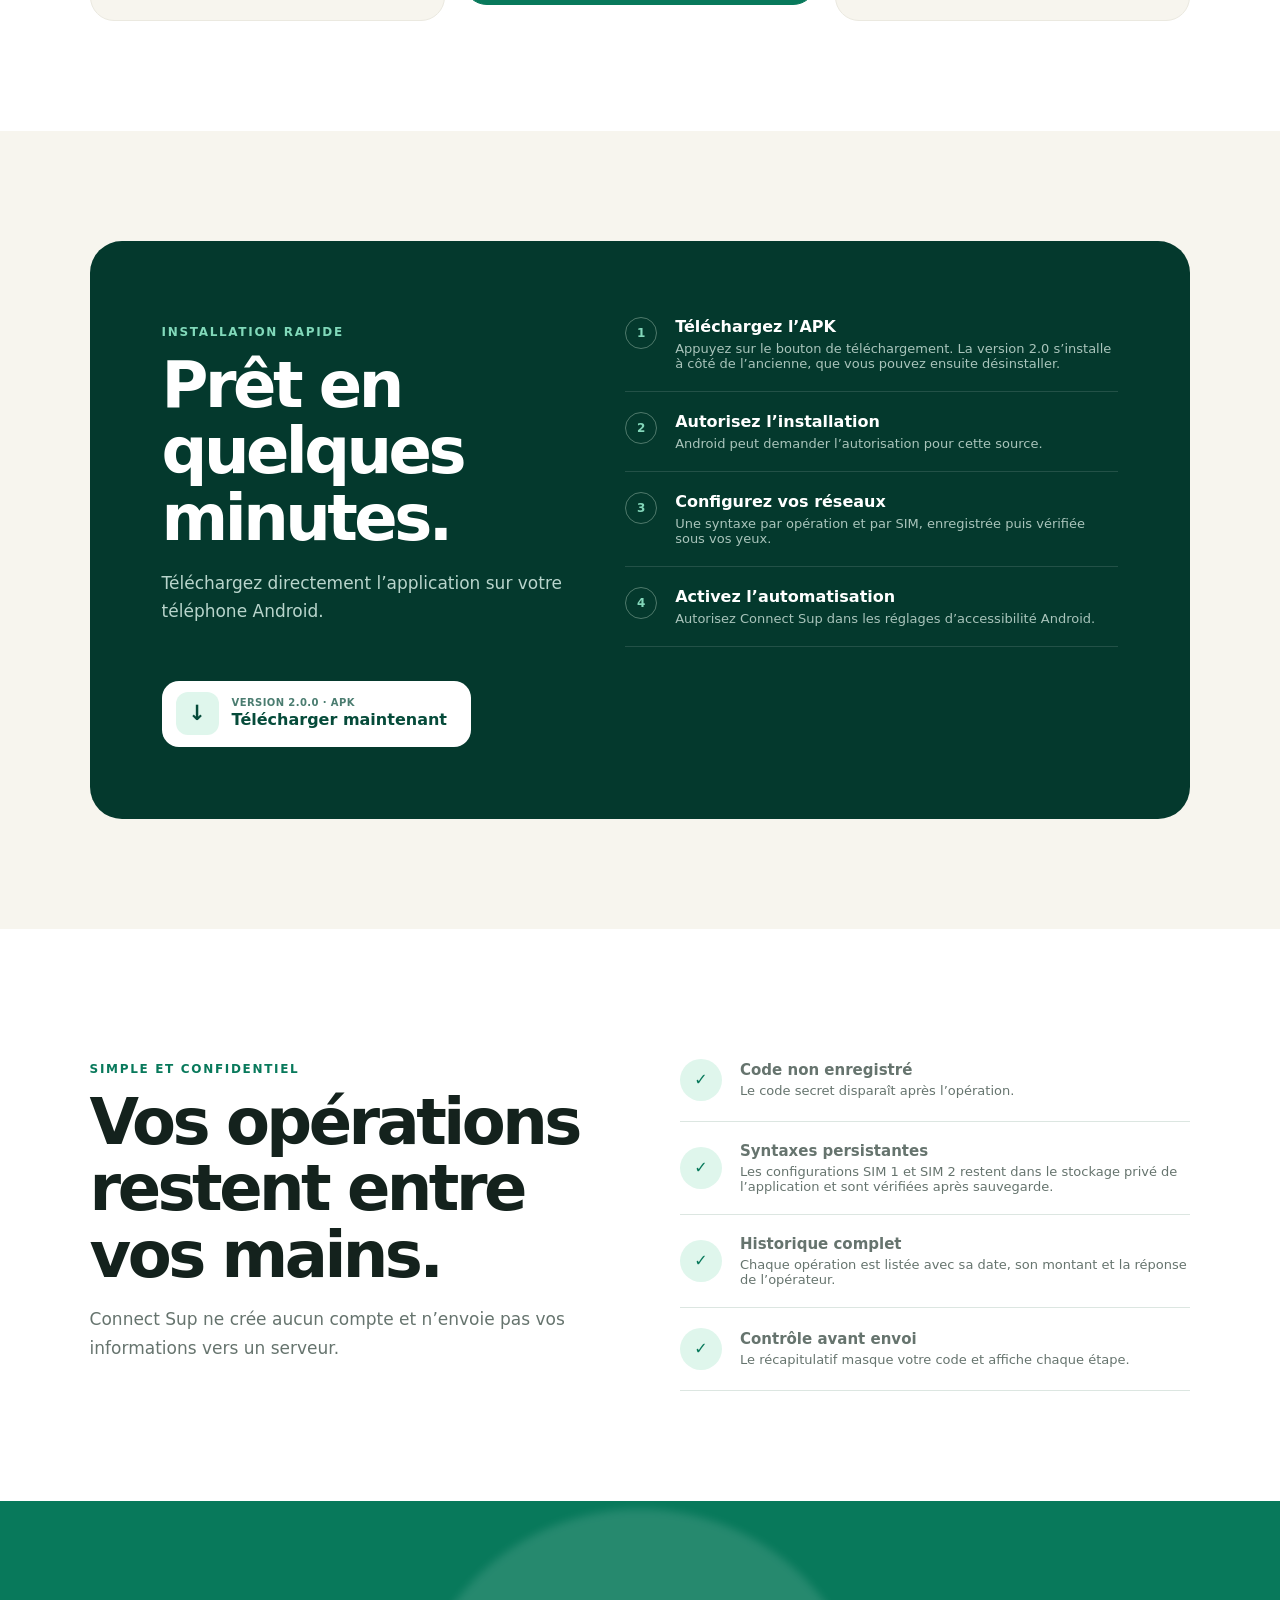
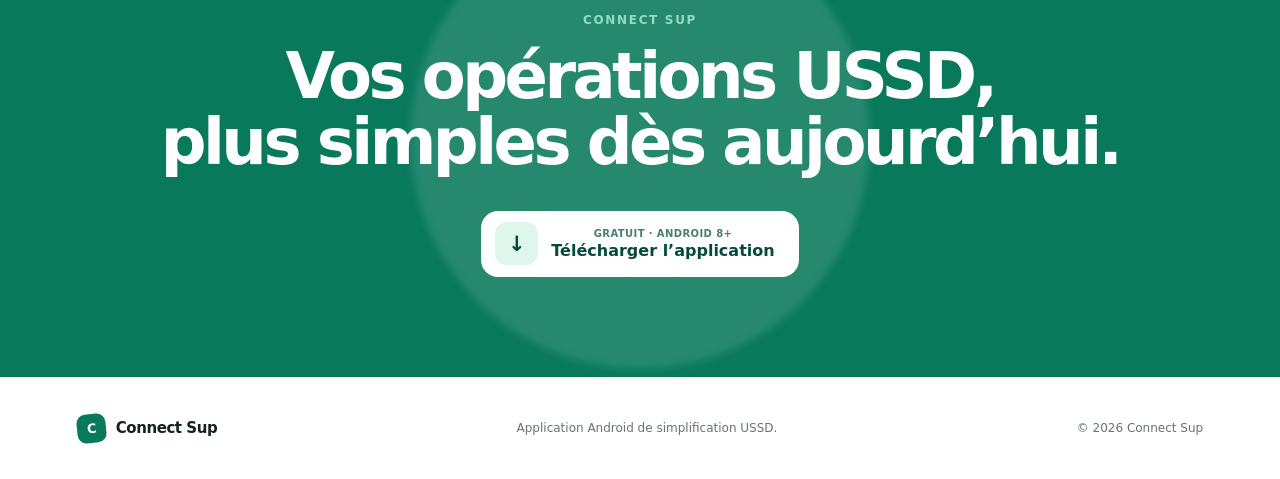
==== commit 916c9fe6: "Update APK links to version 2.0.0" ====
--- a/index.html
+++ b/index.html
@@ -18,7 +18,7 @@
         <span class="brand-mark" aria-hidden="true">C</span>
         <span>Connect Sup</span>
       </a>
-      <a class="header-download" href="/Connect-Sup-v1.2.3.apk" download>
+      <a class="header-download" href="/Connect-Sup-v2.0.0.apk" download>
         Télécharger <span aria-hidden="true">↓</span>
       </a>
     </header>
@@ -33,7 +33,7 @@
             Saisissez les informations, choisissez Orange, MTN ou Moov, vérifiez et lancez.
           </p>
           <div class="hero-actions">
-            <a class="primary-button" href="/Connect-Sup-v1.2.3.apk" download>
+            <a class="primary-button" href="/Connect-Sup-v2.0.0.apk" download>
               <span class="android-dot" aria-hidden="true">↓</span>
               <span><small>Téléchargement direct</small>Installer Connect Sup</span>
             </a>
@@ -72,7 +72,7 @@
               <div class="mock-field">10 000</div>
               <label>Réseau</label>
               <div class="mock-tabs networks"><b>Orange</b><span>MTN</span></div>
-              <div class="mock-button">Vérifier l’opération</div>
+              <div class="mock-button">Lancer l’opération</div>
             </div>
           </div>
         </div>
@@ -93,7 +93,7 @@
             <span class="feature-number">01</span>
             <div class="feature-icon">#</div>
             <h3>Saisissez l’essentiel</h3>
-            <p>Un numéro, un montant et votre code secret. Le solde affiché est ensuite actualisé.</p>
+            <p>Un numéro et un montant. Le code secret est facultatif : sans lui, vous le tapez vous-même au bon moment.</p>
           </article>
           <article class="featured-card">
             <span class="feature-number">02</span>
@@ -118,14 +118,14 @@
             <p class="install-intro">Téléchargez directement l’application sur votre téléphone Android.</p>
           </div>
           <ol>
-            <li><span>1</span><div><b>Téléchargez l’APK</b><p>Appuyez sur le bouton de téléchargement.</p></div></li>
+            <li><span>1</span><div><b>Téléchargez l’APK</b><p>Appuyez sur le bouton de téléchargement. La version 2.0 s’installe à côté de l’ancienne, que vous pouvez ensuite désinstaller.</p></div></li>
             <li><span>2</span><div><b>Autorisez l’installation</b><p>Android peut demander l’autorisation pour cette source.</p></div></li>
-            <li><span>3</span><div><b>Configurez vos réseaux</b><p>Choisissez une syntaxe détaillée ou en un clic. Un champ vide ne bloque pas la sauvegarde.</p></div></li>
+            <li><span>3</span><div><b>Configurez vos réseaux</b><p>Une syntaxe par opération et par SIM, enregistrée puis vérifiée sous vos yeux.</p></div></li>
             <li><span>4</span><div><b>Activez l’automatisation</b><p>Autorisez Connect Sup dans les réglages d’accessibilité Android.</p></div></li>
           </ol>
-          <a class="primary-button light-button" href="/Connect-Sup-v1.2.3.apk" download>
+          <a class="primary-button light-button" href="/Connect-Sup-v2.0.0.apk" download>
             <span class="android-dot" aria-hidden="true">↓</span>
-            <span><small>Version 1.2.3 · APK</small>Télécharger maintenant</span>
+            <span><small>Version 2.0.0 · APK</small>Télécharger maintenant</span>
           </a>
         </div>
       </section>
@@ -139,7 +139,7 @@
         <ul>
           <li><span aria-hidden="true">✓</span><span><b>Code non enregistré</b>Le code secret disparaît après l’opération.</span></li>
           <li><span aria-hidden="true">✓</span><span><b>Syntaxes persistantes</b>Les configurations SIM 1 et SIM 2 restent dans le stockage privé de l’application et sont vérifiées après sauvegarde.</span></li>
-          <li><span aria-hidden="true">✓</span><span><b>Solde mis à jour</b>Le dernier montant reconnu reste chiffré sur le téléphone.</span></li>
+          <li><span aria-hidden="true">✓</span><span><b>Historique complet</b>Chaque opération est listée avec sa date, son montant et la réponse de l’opérateur.</span></li>
           <li><span aria-hidden="true">✓</span><span><b>Contrôle avant envoi</b>Le récapitulatif masque votre code et affiche chaque étape.</span></li>
         </ul>
       </section>
@@ -148,7 +148,7 @@
         <span class="cta-glow"></span>
         <p class="kicker light">Connect Sup</p>
         <h2>Vos opérations USSD,<br />plus simples dès aujourd’hui.</h2>
-        <a class="primary-button light-button" href="/Connect-Sup-v1.2.3.apk" download>
+        <a class="primary-button light-button" href="/Connect-Sup-v2.0.0.apk" download>
           <span class="android-dot" aria-hidden="true">↓</span>
           <span><small>Gratuit · Android 8+</small>Télécharger l’application</span>
         </a>
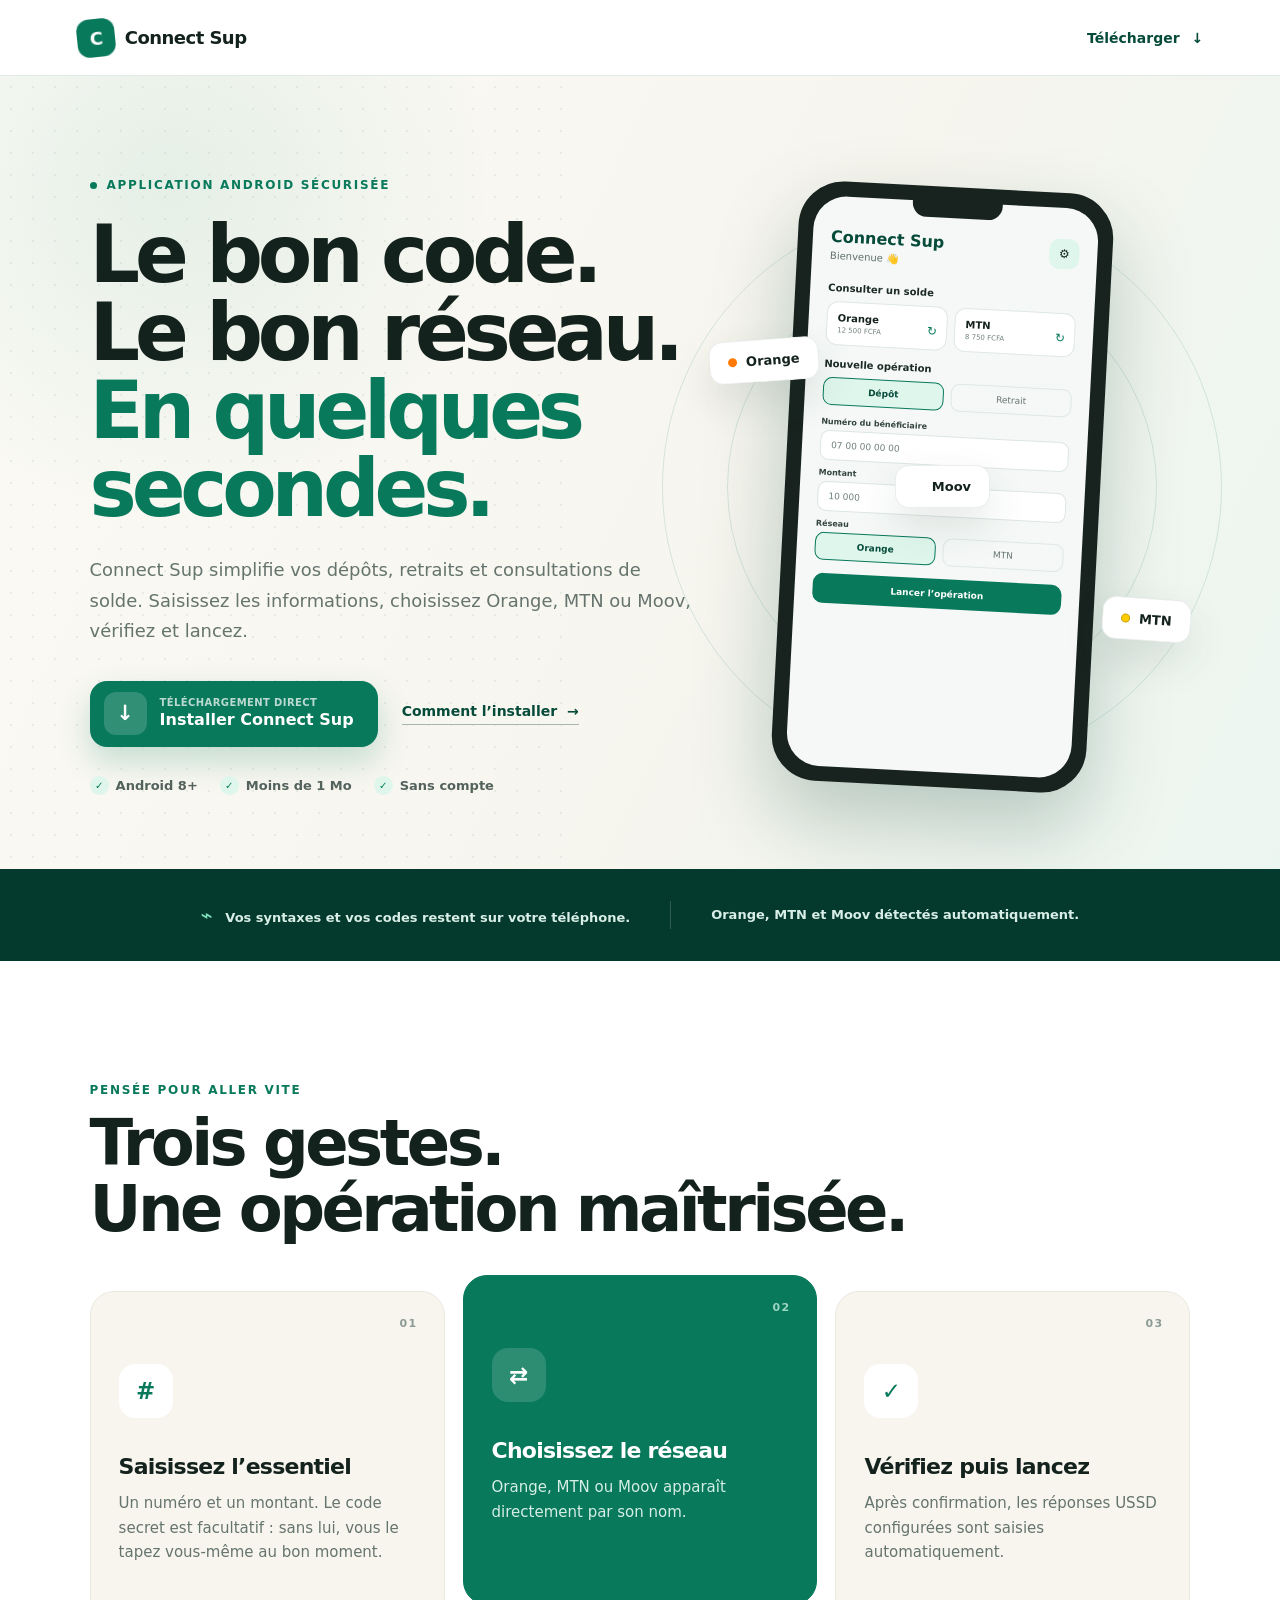
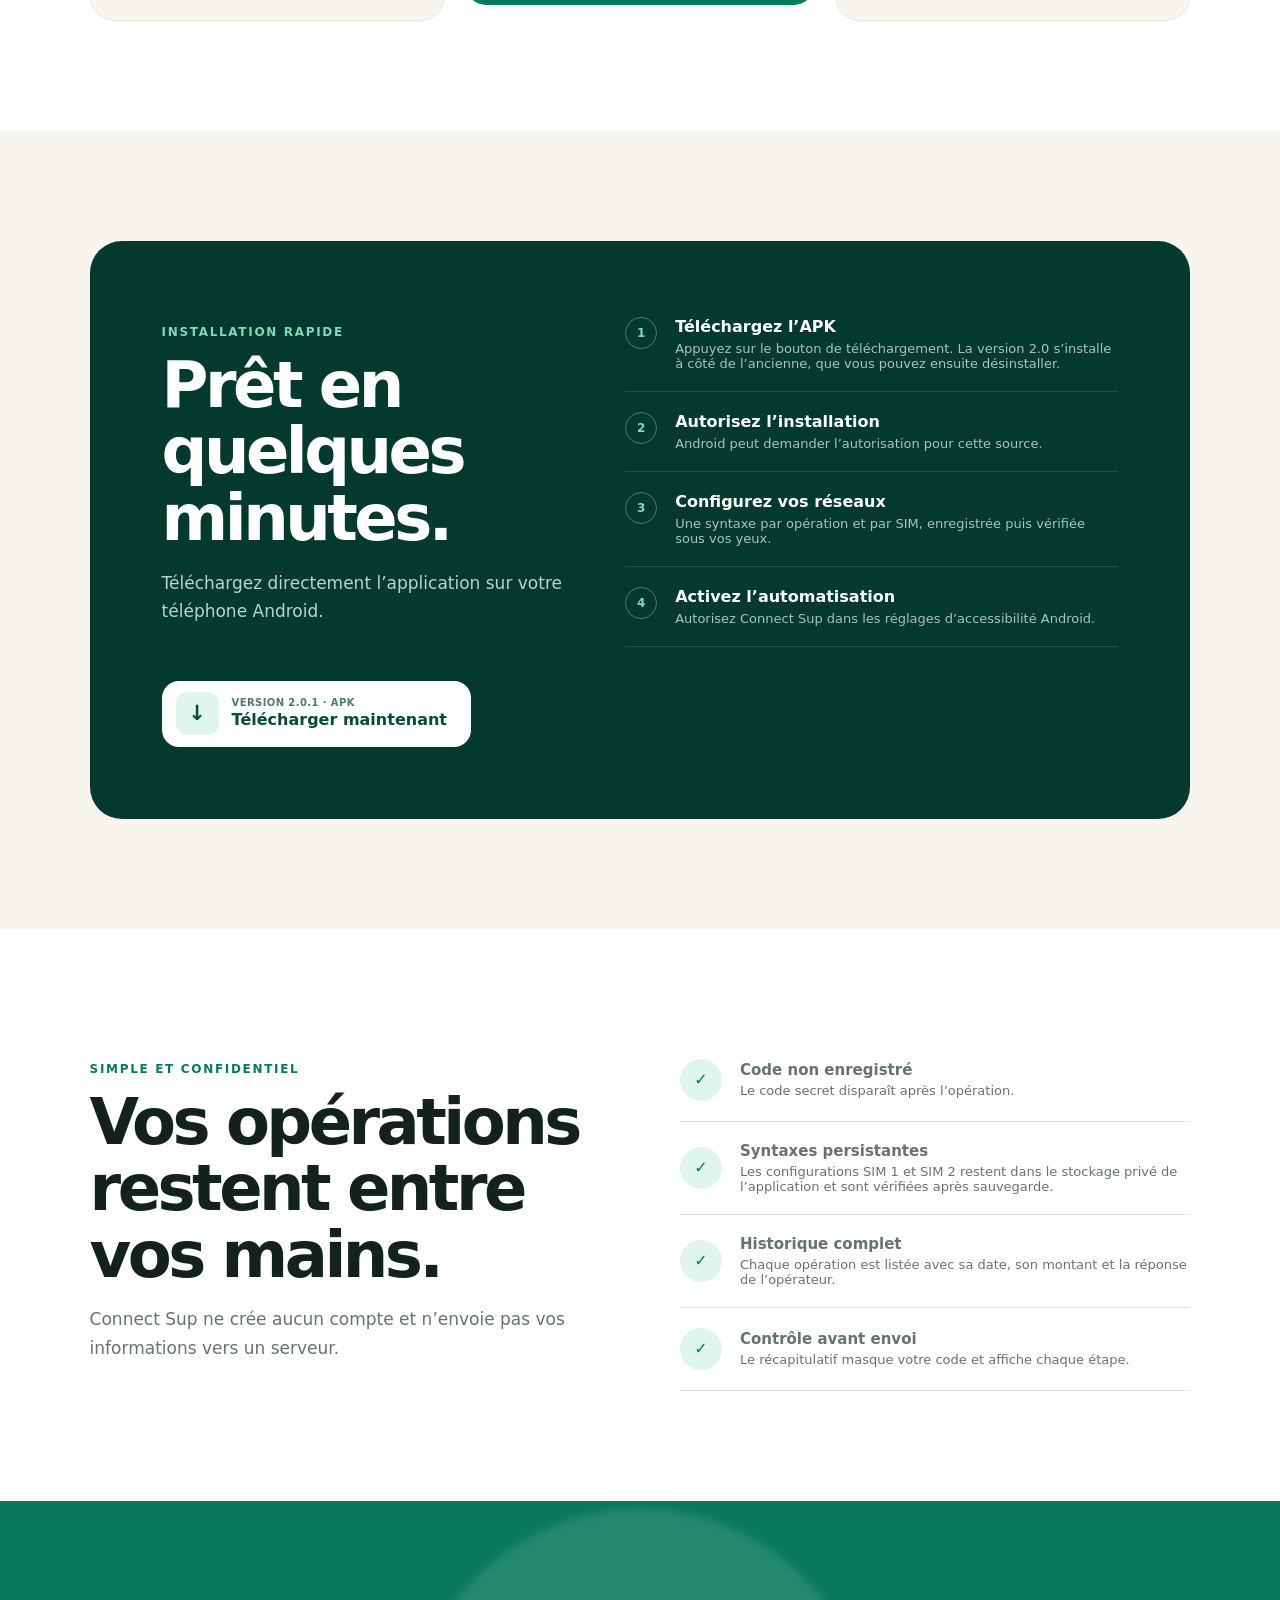
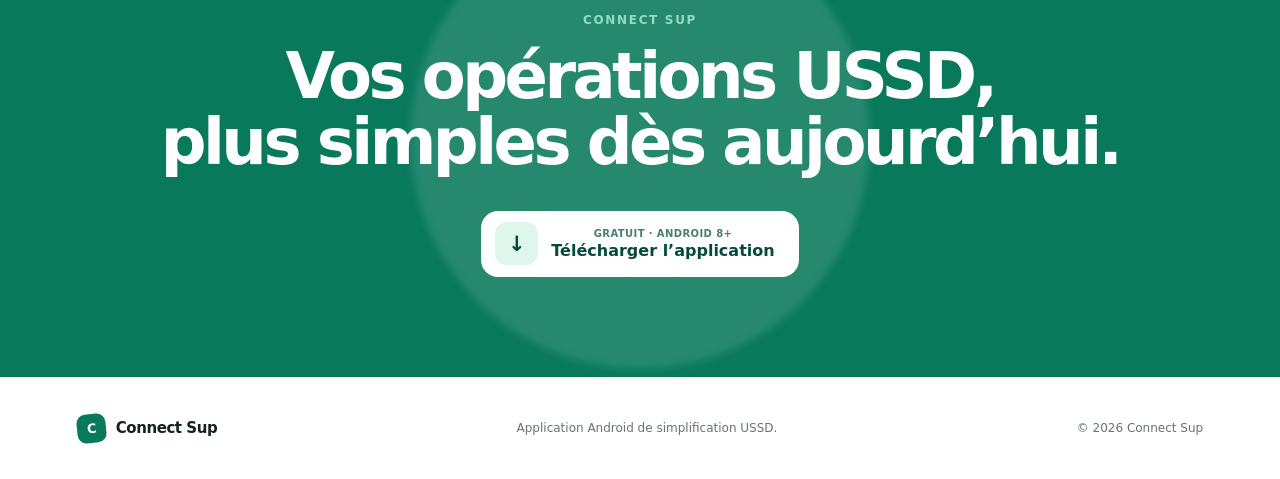
==== commit 72671b74: "Site : Connect Sup 2.0.1" ====
--- a/index.html
+++ b/index.html
@@ -18,7 +18,7 @@
         <span class="brand-mark" aria-hidden="true">C</span>
         <span>Connect Sup</span>
       </a>
-      <a class="header-download" href="/Connect-Sup-v2.0.0.apk" download>
+      <a class="header-download" href="/Connect-Sup-v2.0.1.apk" download>
         Télécharger <span aria-hidden="true">↓</span>
       </a>
     </header>
@@ -33,7 +33,7 @@
             Saisissez les informations, choisissez Orange, MTN ou Moov, vérifiez et lancez.
           </p>
           <div class="hero-actions">
-            <a class="primary-button" href="/Connect-Sup-v2.0.0.apk" download>
+            <a class="primary-button" href="/Connect-Sup-v2.0.1.apk" download>
               <span class="android-dot" aria-hidden="true">↓</span>
               <span><small>Téléchargement direct</small>Installer Connect Sup</span>
             </a>
@@ -123,9 +123,9 @@
             <li><span>3</span><div><b>Configurez vos réseaux</b><p>Une syntaxe par opération et par SIM, enregistrée puis vérifiée sous vos yeux.</p></div></li>
             <li><span>4</span><div><b>Activez l’automatisation</b><p>Autorisez Connect Sup dans les réglages d’accessibilité Android.</p></div></li>
           </ol>
-          <a class="primary-button light-button" href="/Connect-Sup-v2.0.0.apk" download>
+          <a class="primary-button light-button" href="/Connect-Sup-v2.0.1.apk" download>
             <span class="android-dot" aria-hidden="true">↓</span>
-            <span><small>Version 2.0.0 · APK</small>Télécharger maintenant</span>
+            <span><small>Version 2.0.1 · APK</small>Télécharger maintenant</span>
           </a>
         </div>
       </section>
@@ -148,7 +148,7 @@
         <span class="cta-glow"></span>
         <p class="kicker light">Connect Sup</p>
         <h2>Vos opérations USSD,<br />plus simples dès aujourd’hui.</h2>
-        <a class="primary-button light-button" href="/Connect-Sup-v2.0.0.apk" download>
+        <a class="primary-button light-button" href="/Connect-Sup-v2.0.1.apk" download>
           <span class="android-dot" aria-hidden="true">↓</span>
           <span><small>Gratuit · Android 8+</small>Télécharger l’application</span>
         </a>
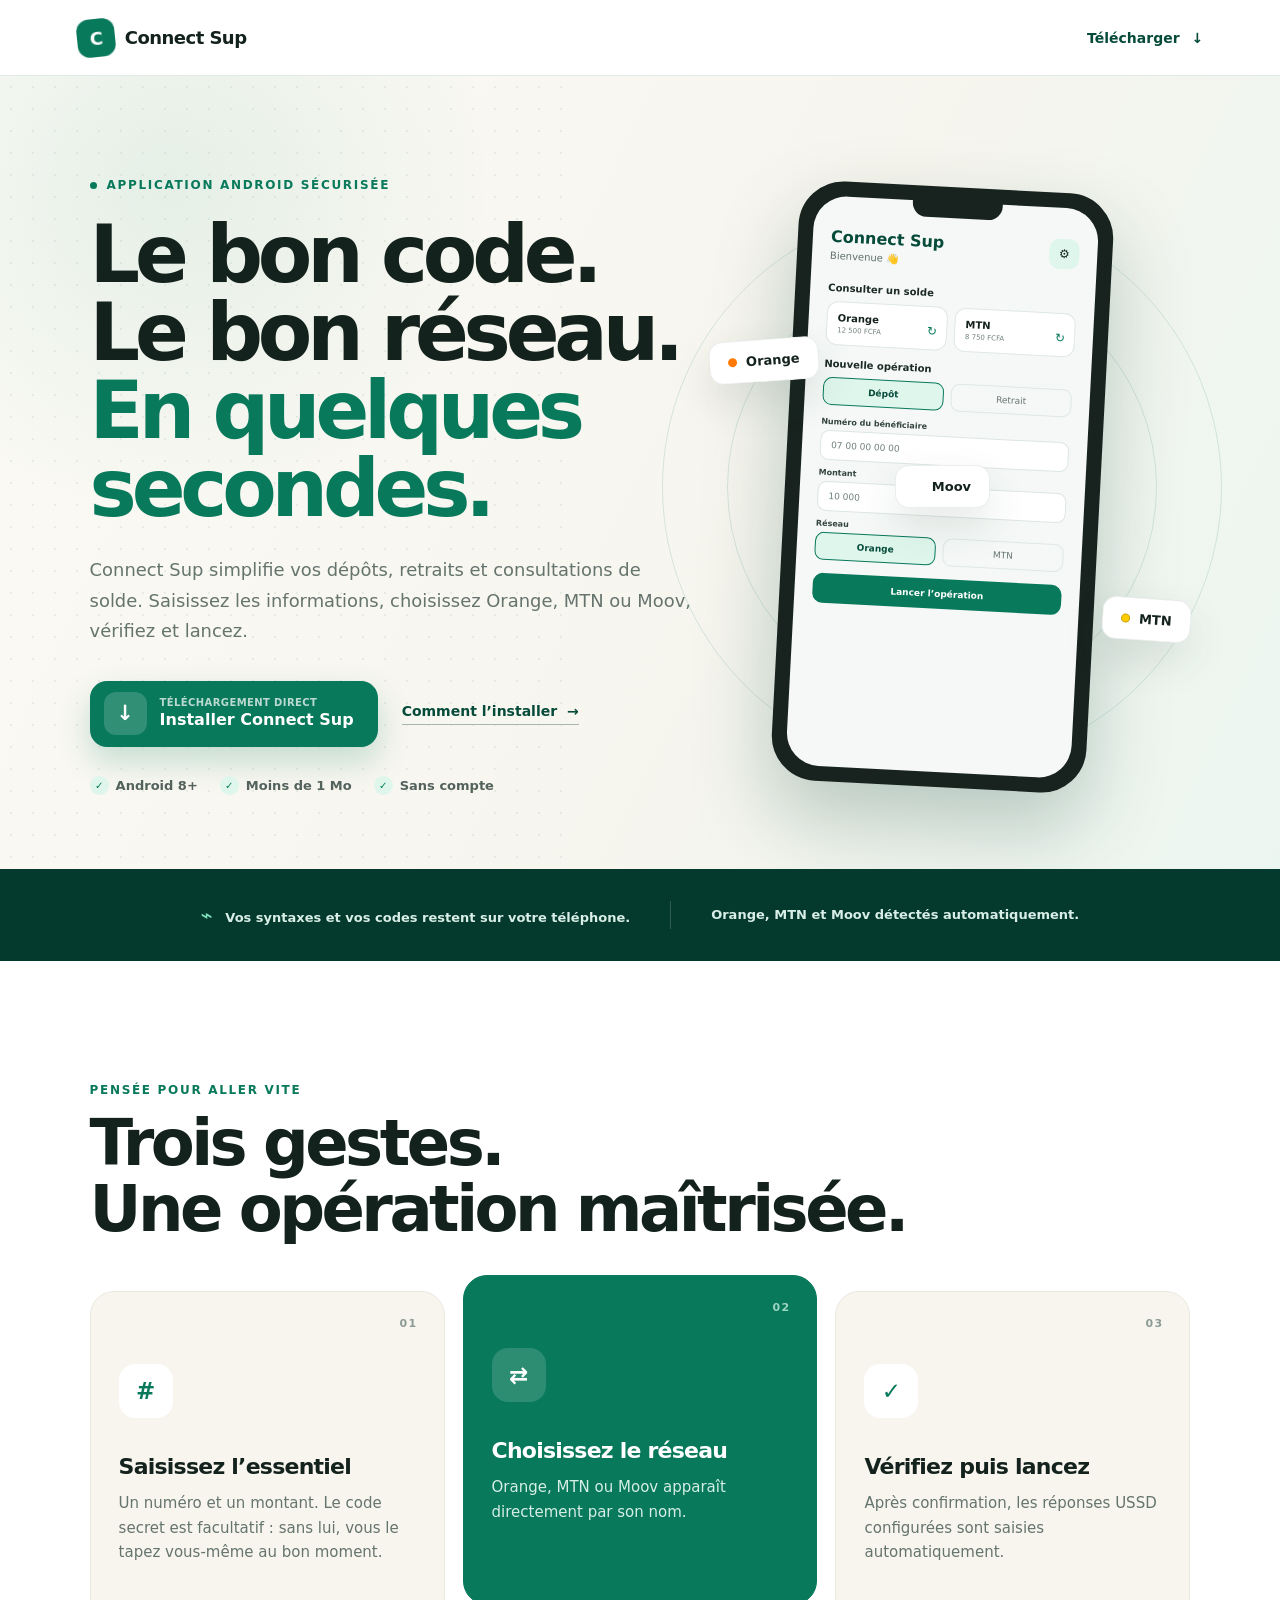
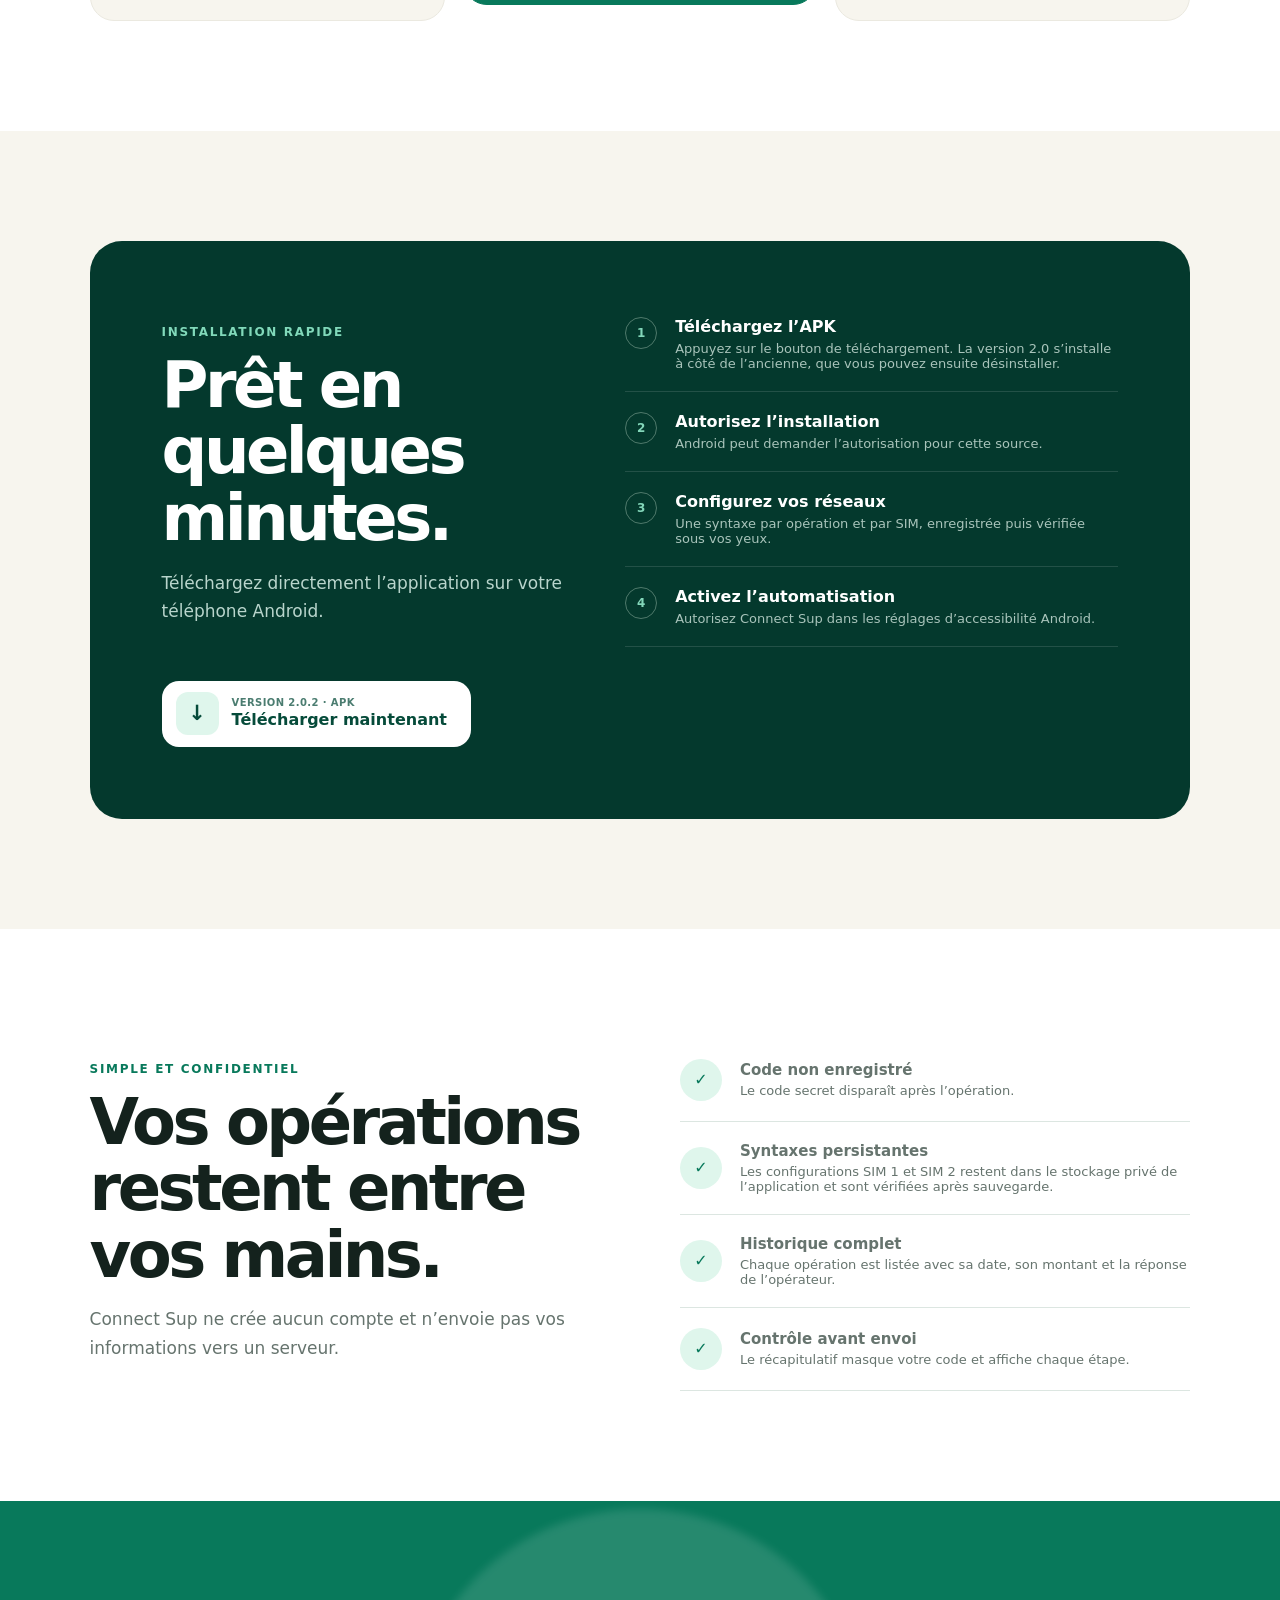
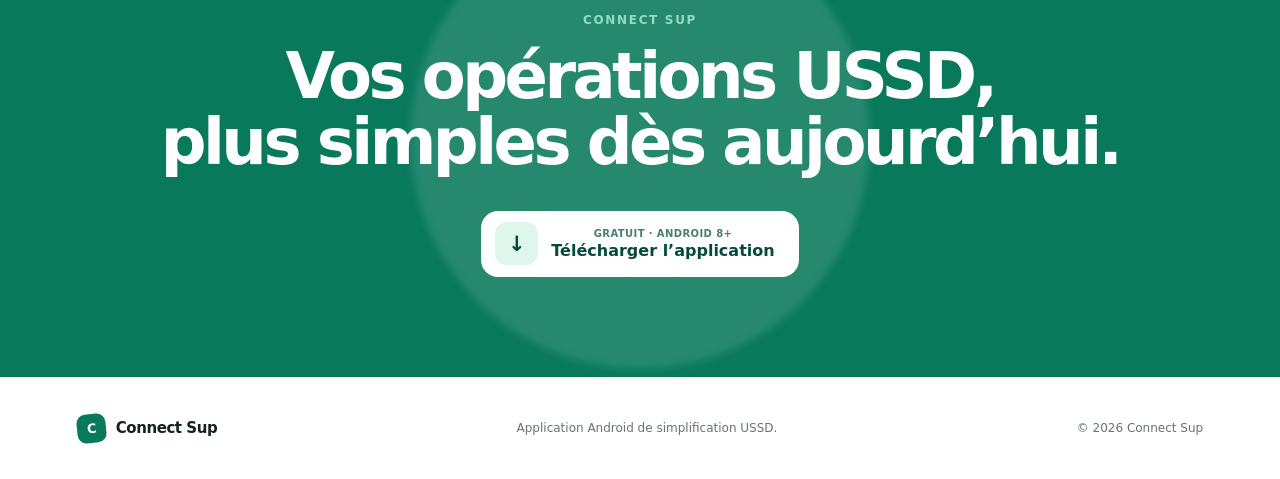
==== commit 34d0700a: "Site : Connect Sup 2.0.2" ====
--- a/index.html
+++ b/index.html
@@ -18,7 +18,7 @@
         <span class="brand-mark" aria-hidden="true">C</span>
         <span>Connect Sup</span>
       </a>
-      <a class="header-download" href="/Connect-Sup-v2.0.1.apk" download>
+      <a class="header-download" href="/Connect-Sup-v2.0.2.apk" download>
         Télécharger <span aria-hidden="true">↓</span>
       </a>
     </header>
@@ -33,7 +33,7 @@
             Saisissez les informations, choisissez Orange, MTN ou Moov, vérifiez et lancez.
           </p>
           <div class="hero-actions">
-            <a class="primary-button" href="/Connect-Sup-v2.0.1.apk" download>
+            <a class="primary-button" href="/Connect-Sup-v2.0.2.apk" download>
               <span class="android-dot" aria-hidden="true">↓</span>
               <span><small>Téléchargement direct</small>Installer Connect Sup</span>
             </a>
@@ -123,9 +123,9 @@
             <li><span>3</span><div><b>Configurez vos réseaux</b><p>Une syntaxe par opération et par SIM, enregistrée puis vérifiée sous vos yeux.</p></div></li>
             <li><span>4</span><div><b>Activez l’automatisation</b><p>Autorisez Connect Sup dans les réglages d’accessibilité Android.</p></div></li>
           </ol>
-          <a class="primary-button light-button" href="/Connect-Sup-v2.0.1.apk" download>
+          <a class="primary-button light-button" href="/Connect-Sup-v2.0.2.apk" download>
             <span class="android-dot" aria-hidden="true">↓</span>
-            <span><small>Version 2.0.1 · APK</small>Télécharger maintenant</span>
+            <span><small>Version 2.0.2 · APK</small>Télécharger maintenant</span>
           </a>
         </div>
       </section>
@@ -148,7 +148,7 @@
         <span class="cta-glow"></span>
         <p class="kicker light">Connect Sup</p>
         <h2>Vos opérations USSD,<br />plus simples dès aujourd’hui.</h2>
-        <a class="primary-button light-button" href="/Connect-Sup-v2.0.1.apk" download>
+        <a class="primary-button light-button" href="/Connect-Sup-v2.0.2.apk" download>
           <span class="android-dot" aria-hidden="true">↓</span>
           <span><small>Gratuit · Android 8+</small>Télécharger l’application</span>
         </a>
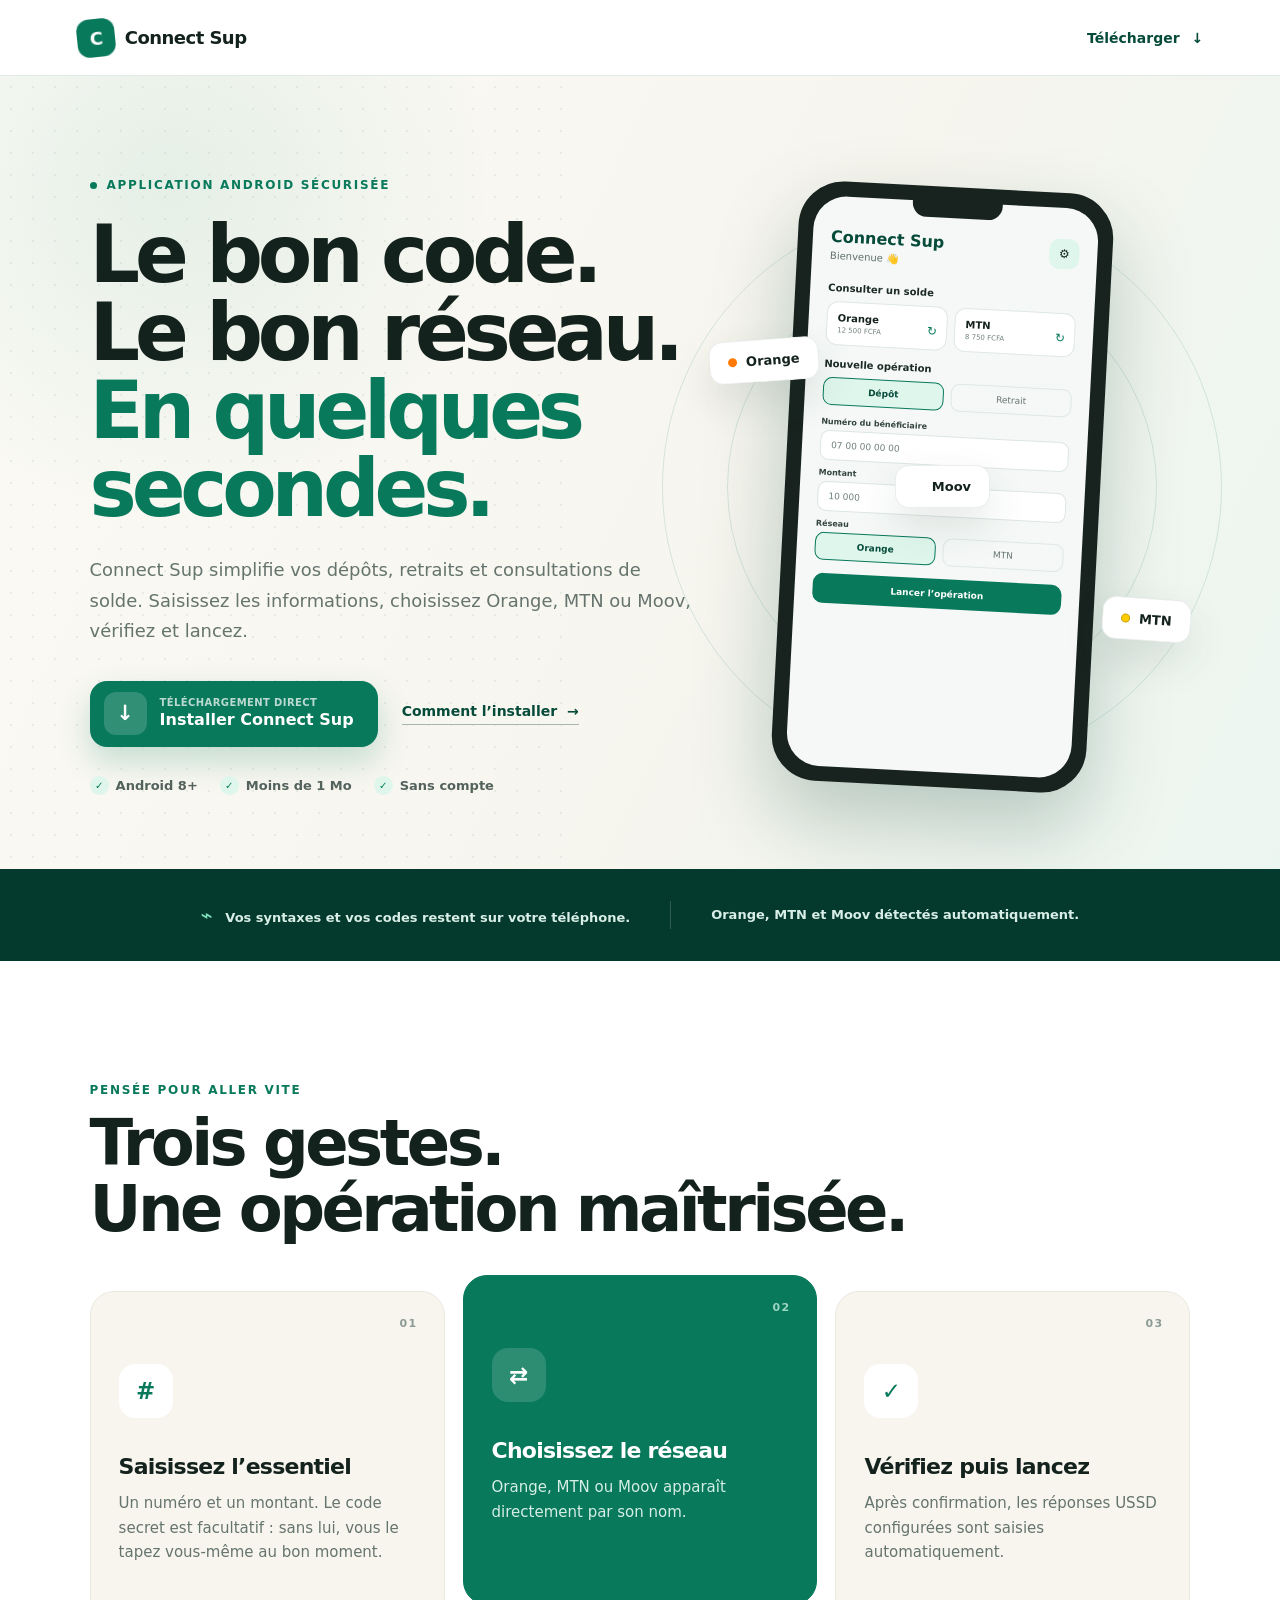
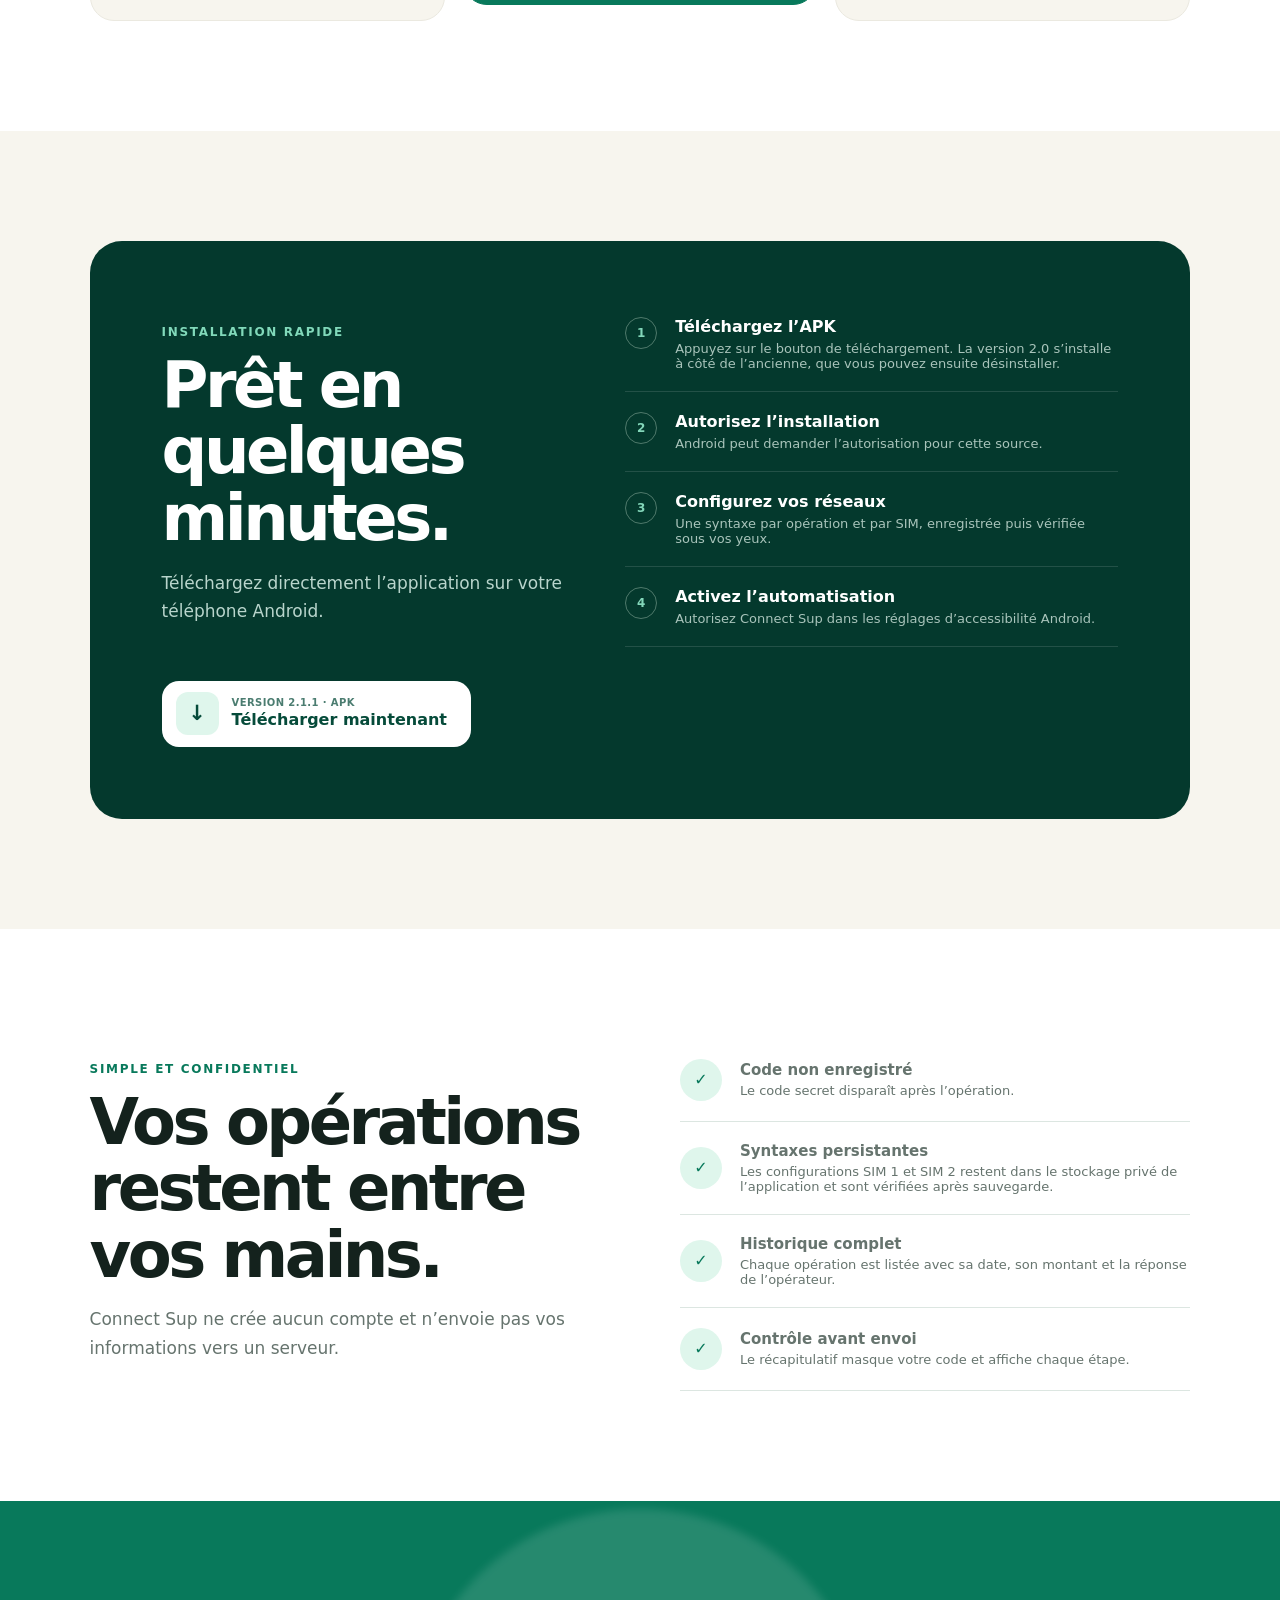
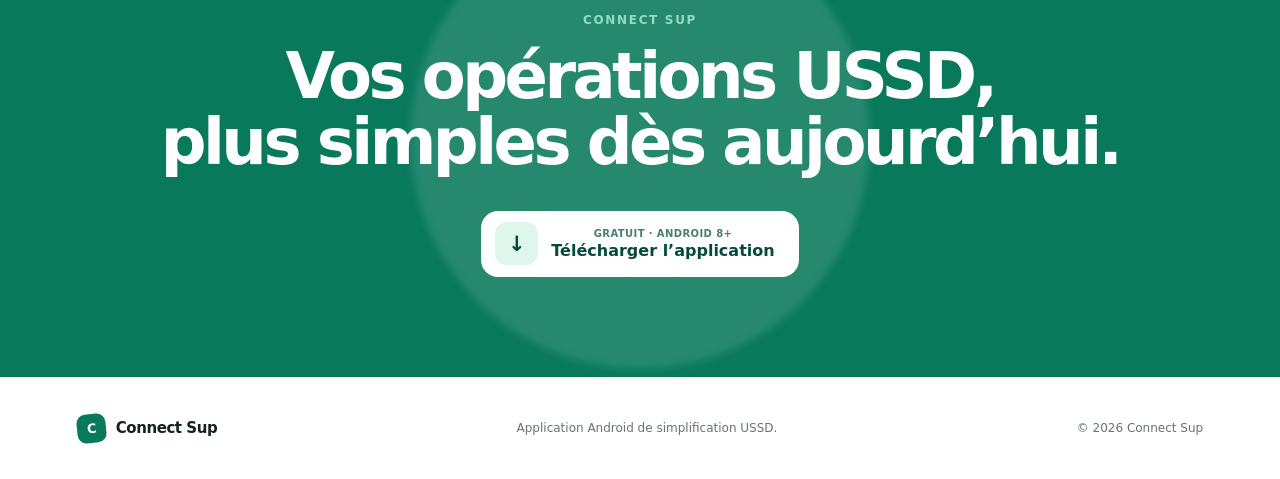
==== commit 24503562: "Site : Connect Sup 2.1.1" ====
--- a/index.html
+++ b/index.html
@@ -18,7 +18,7 @@
         <span class="brand-mark" aria-hidden="true">C</span>
         <span>Connect Sup</span>
       </a>
-      <a class="header-download" href="/Connect-Sup-v2.0.2.apk" download>
+      <a class="header-download" href="/Connect-Sup-v2.1.1.apk" download>
         Télécharger <span aria-hidden="true">↓</span>
       </a>
     </header>
@@ -33,7 +33,7 @@
             Saisissez les informations, choisissez Orange, MTN ou Moov, vérifiez et lancez.
           </p>
           <div class="hero-actions">
-            <a class="primary-button" href="/Connect-Sup-v2.0.2.apk" download>
+            <a class="primary-button" href="/Connect-Sup-v2.1.1.apk" download>
               <span class="android-dot" aria-hidden="true">↓</span>
               <span><small>Téléchargement direct</small>Installer Connect Sup</span>
             </a>
@@ -123,9 +123,9 @@
             <li><span>3</span><div><b>Configurez vos réseaux</b><p>Une syntaxe par opération et par SIM, enregistrée puis vérifiée sous vos yeux.</p></div></li>
             <li><span>4</span><div><b>Activez l’automatisation</b><p>Autorisez Connect Sup dans les réglages d’accessibilité Android.</p></div></li>
           </ol>
-          <a class="primary-button light-button" href="/Connect-Sup-v2.0.2.apk" download>
+          <a class="primary-button light-button" href="/Connect-Sup-v2.1.1.apk" download>
             <span class="android-dot" aria-hidden="true">↓</span>
-            <span><small>Version 2.0.2 · APK</small>Télécharger maintenant</span>
+            <span><small>Version 2.1.1 · APK</small>Télécharger maintenant</span>
           </a>
         </div>
       </section>
@@ -148,7 +148,7 @@
         <span class="cta-glow"></span>
         <p class="kicker light">Connect Sup</p>
         <h2>Vos opérations USSD,<br />plus simples dès aujourd’hui.</h2>
-        <a class="primary-button light-button" href="/Connect-Sup-v2.0.2.apk" download>
+        <a class="primary-button light-button" href="/Connect-Sup-v2.1.1.apk" download>
           <span class="android-dot" aria-hidden="true">↓</span>
           <span><small>Gratuit · Android 8+</small>Télécharger l’application</span>
         </a>
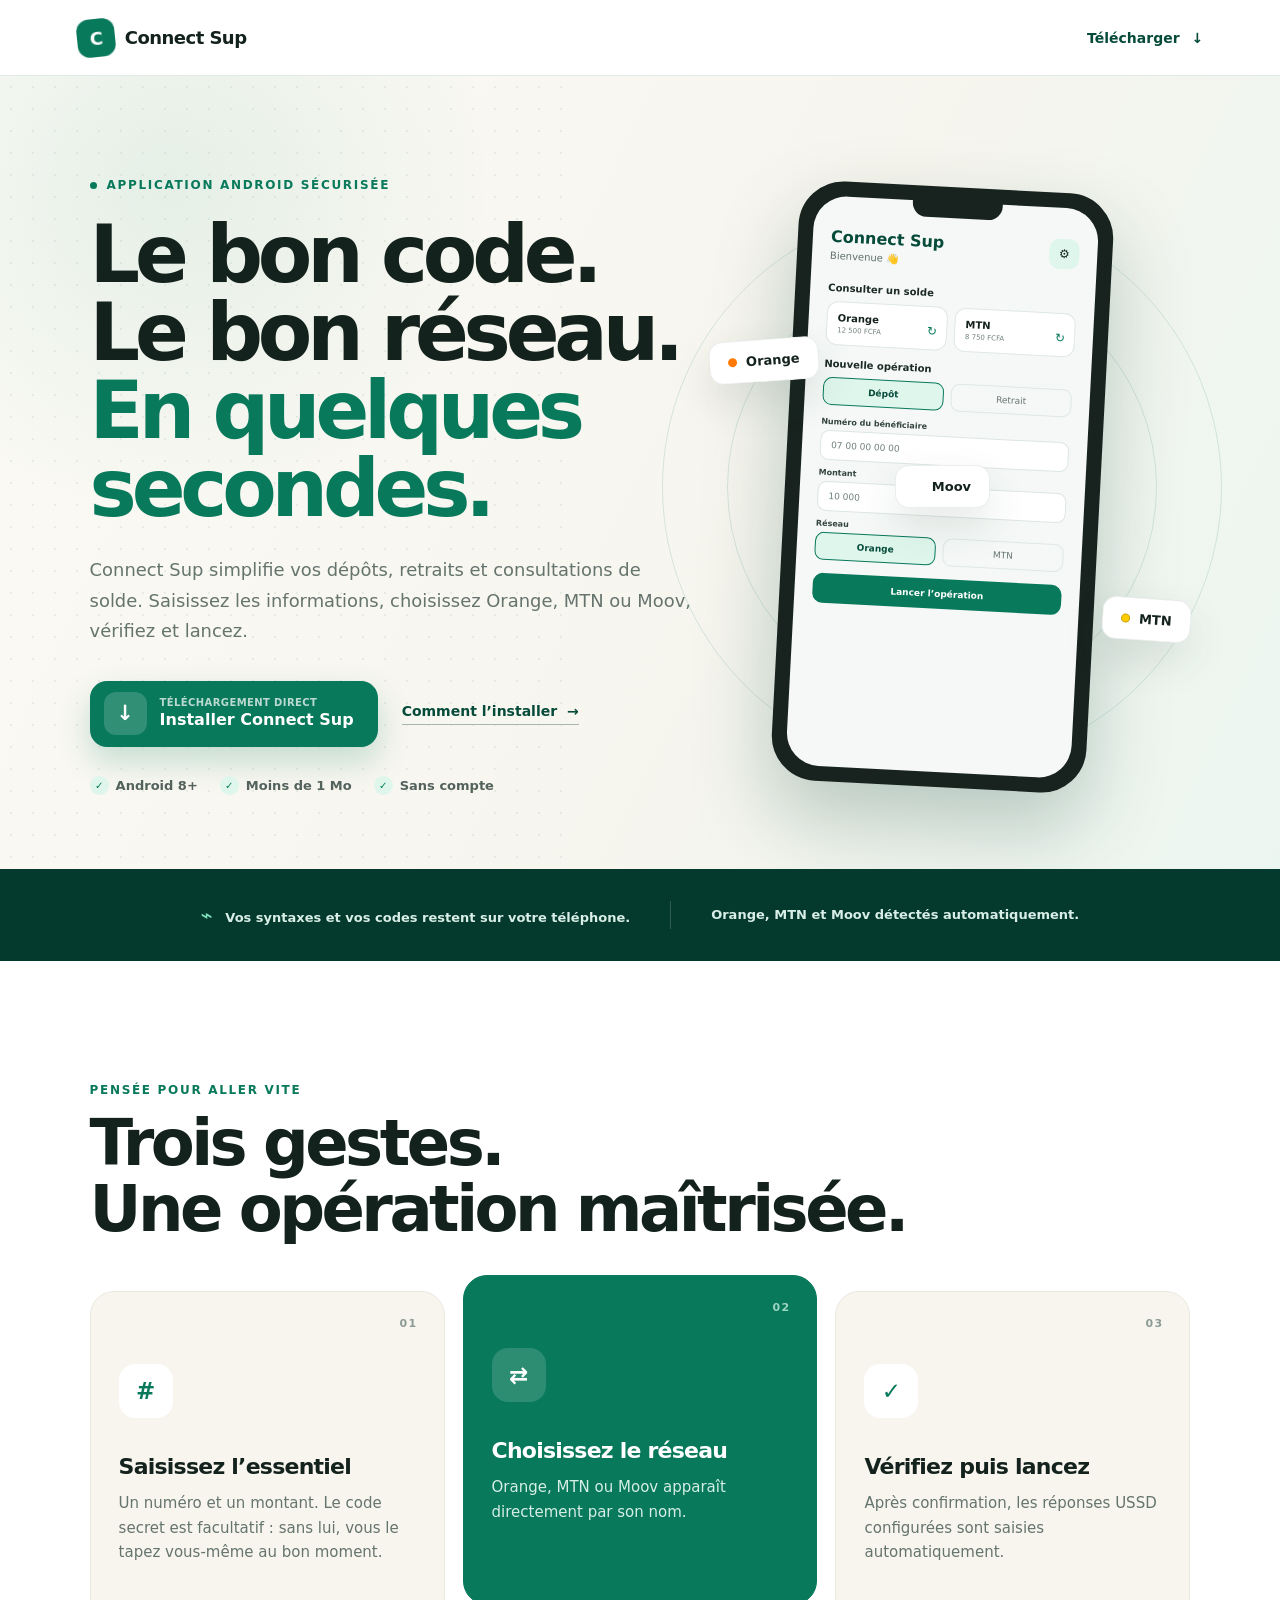
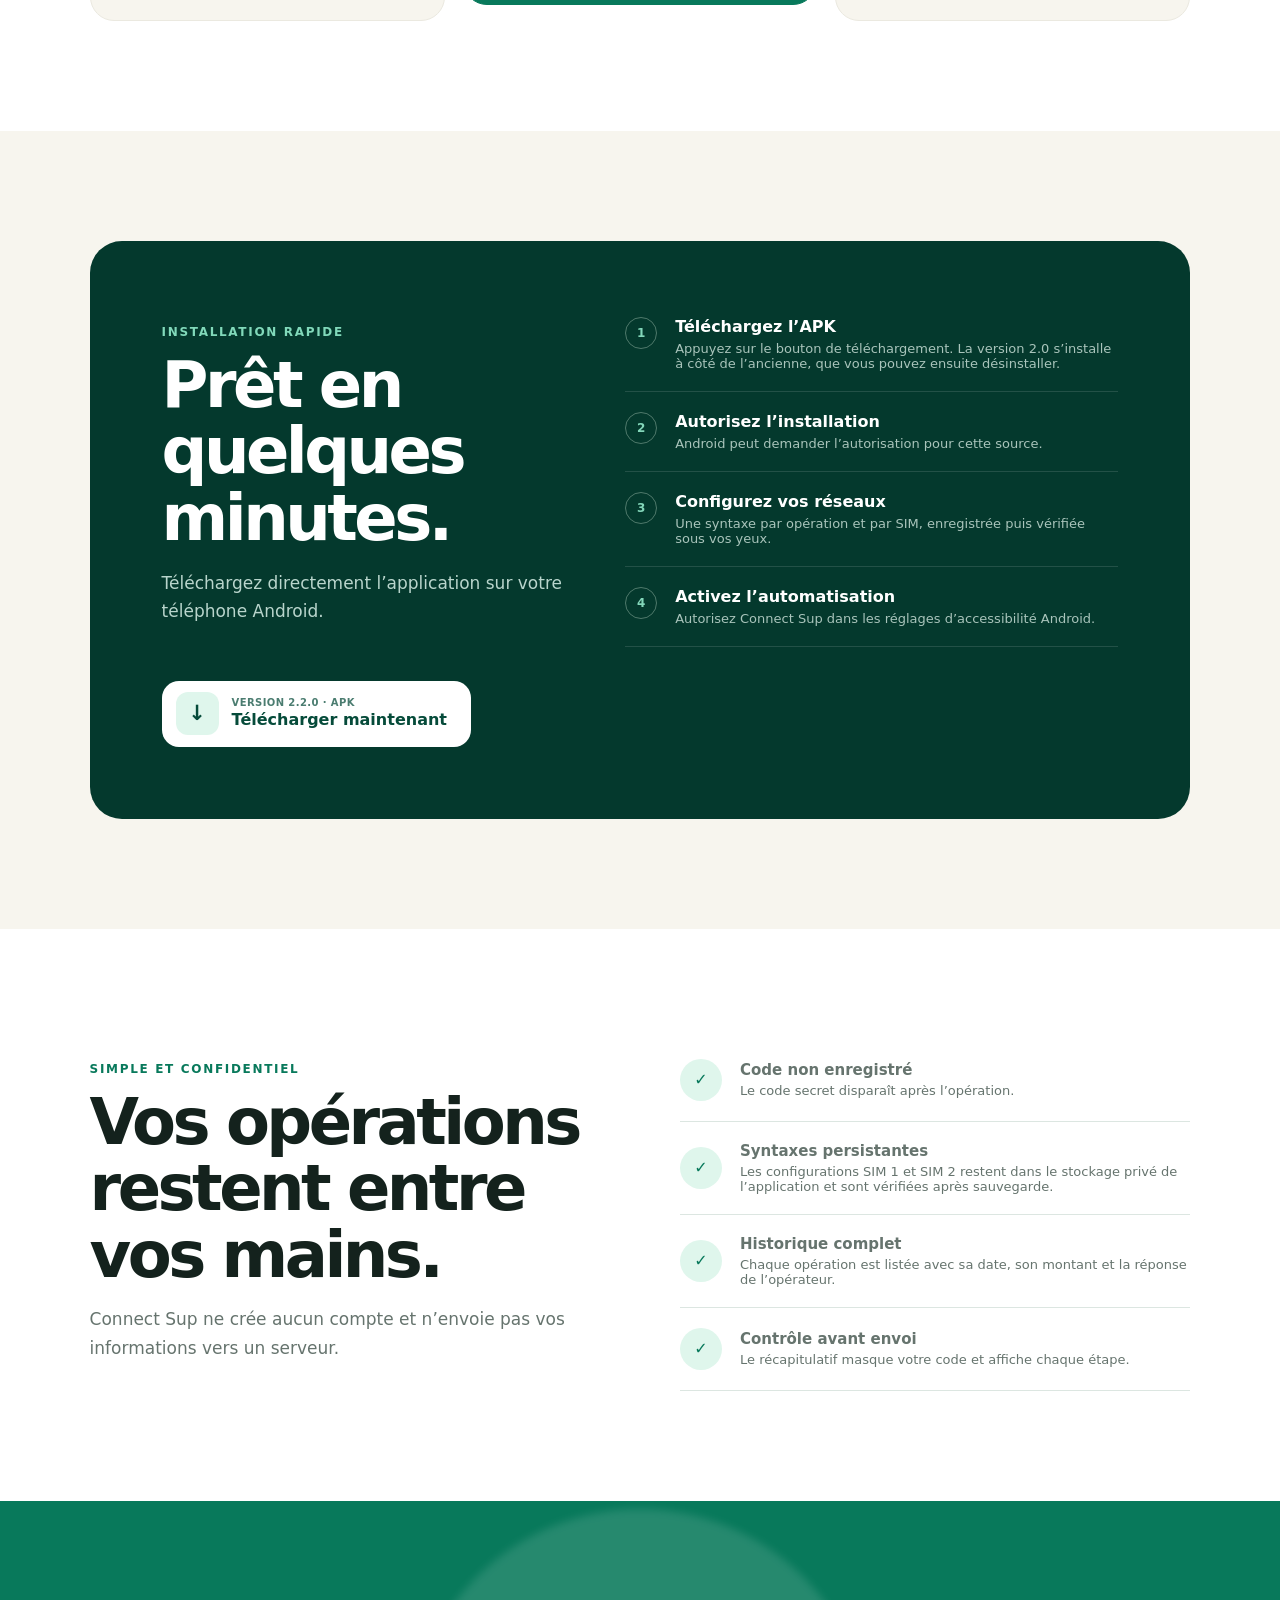
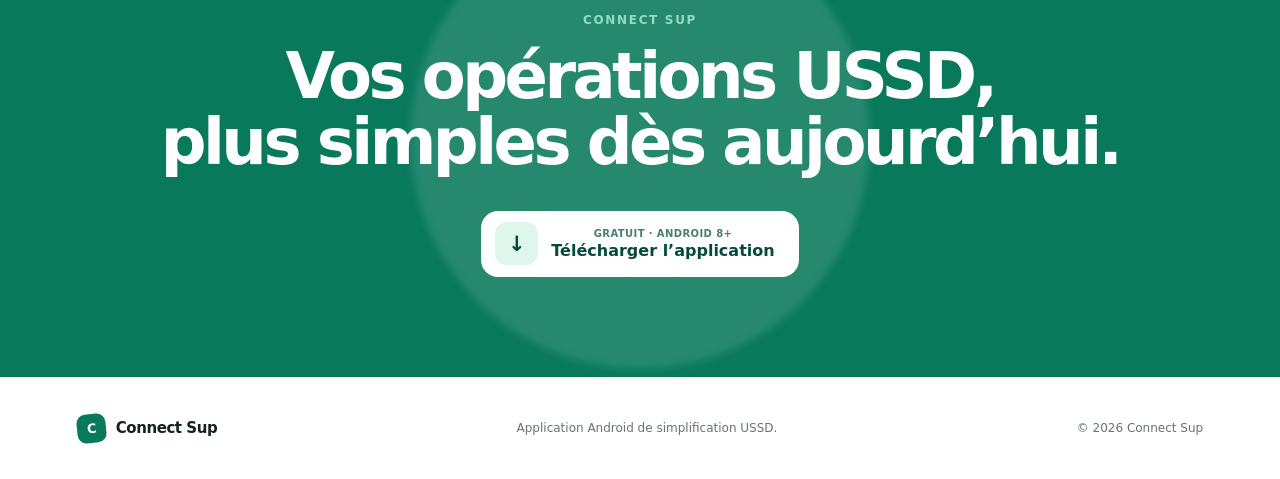
==== commit cf9e4110: "Site : Connect Sup 2.2.0" ====
--- a/index.html
+++ b/index.html
@@ -18,7 +18,7 @@
         <span class="brand-mark" aria-hidden="true">C</span>
         <span>Connect Sup</span>
       </a>
-      <a class="header-download" href="/Connect-Sup-v2.1.1.apk" download>
+      <a class="header-download" href="/Connect-Sup-v2.2.0.apk" download>
         Télécharger <span aria-hidden="true">↓</span>
       </a>
     </header>
@@ -33,7 +33,7 @@
             Saisissez les informations, choisissez Orange, MTN ou Moov, vérifiez et lancez.
           </p>
           <div class="hero-actions">
-            <a class="primary-button" href="/Connect-Sup-v2.1.1.apk" download>
+            <a class="primary-button" href="/Connect-Sup-v2.2.0.apk" download>
               <span class="android-dot" aria-hidden="true">↓</span>
               <span><small>Téléchargement direct</small>Installer Connect Sup</span>
             </a>
@@ -123,9 +123,9 @@
             <li><span>3</span><div><b>Configurez vos réseaux</b><p>Une syntaxe par opération et par SIM, enregistrée puis vérifiée sous vos yeux.</p></div></li>
             <li><span>4</span><div><b>Activez l’automatisation</b><p>Autorisez Connect Sup dans les réglages d’accessibilité Android.</p></div></li>
           </ol>
-          <a class="primary-button light-button" href="/Connect-Sup-v2.1.1.apk" download>
+          <a class="primary-button light-button" href="/Connect-Sup-v2.2.0.apk" download>
             <span class="android-dot" aria-hidden="true">↓</span>
-            <span><small>Version 2.1.1 · APK</small>Télécharger maintenant</span>
+            <span><small>Version 2.2.0 · APK</small>Télécharger maintenant</span>
           </a>
         </div>
       </section>
@@ -148,7 +148,7 @@
         <span class="cta-glow"></span>
         <p class="kicker light">Connect Sup</p>
         <h2>Vos opérations USSD,<br />plus simples dès aujourd’hui.</h2>
-        <a class="primary-button light-button" href="/Connect-Sup-v2.1.1.apk" download>
+        <a class="primary-button light-button" href="/Connect-Sup-v2.2.0.apk" download>
           <span class="android-dot" aria-hidden="true">↓</span>
           <span><small>Gratuit · Android 8+</small>Télécharger l’application</span>
         </a>
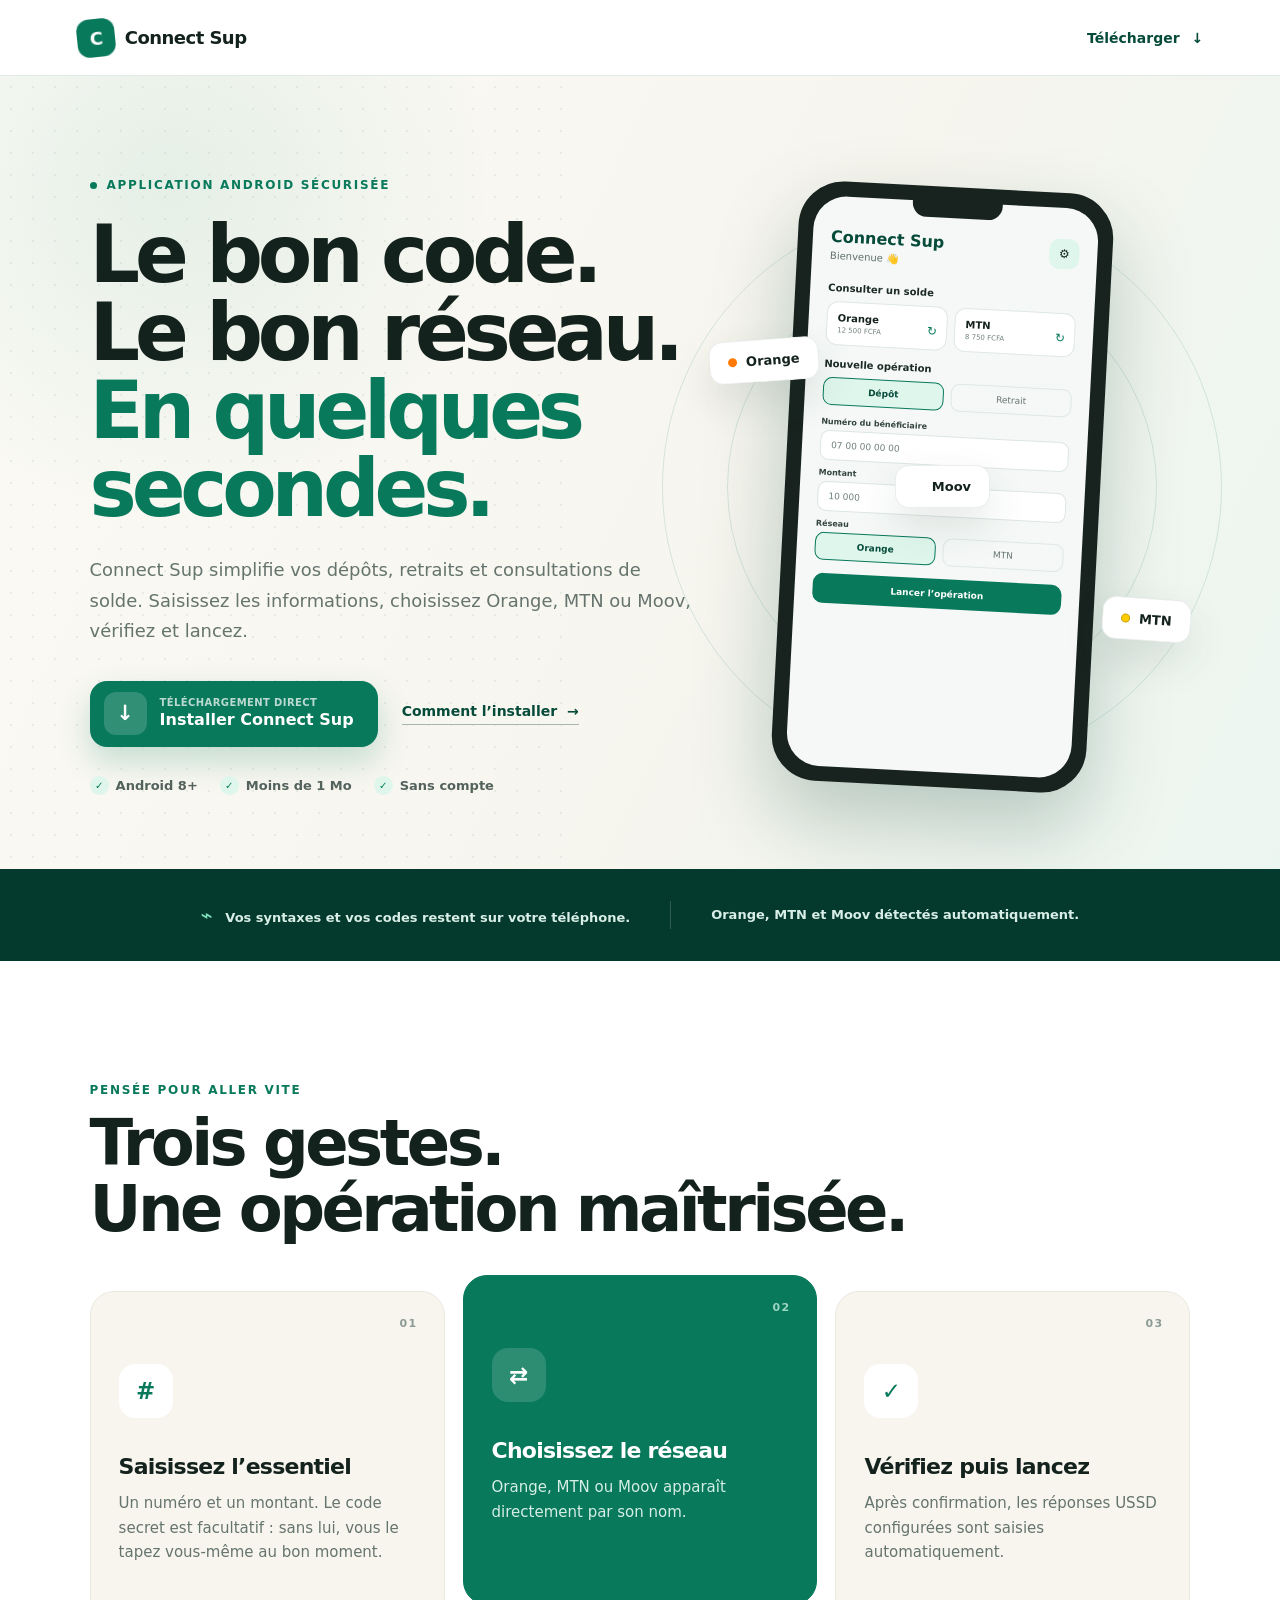
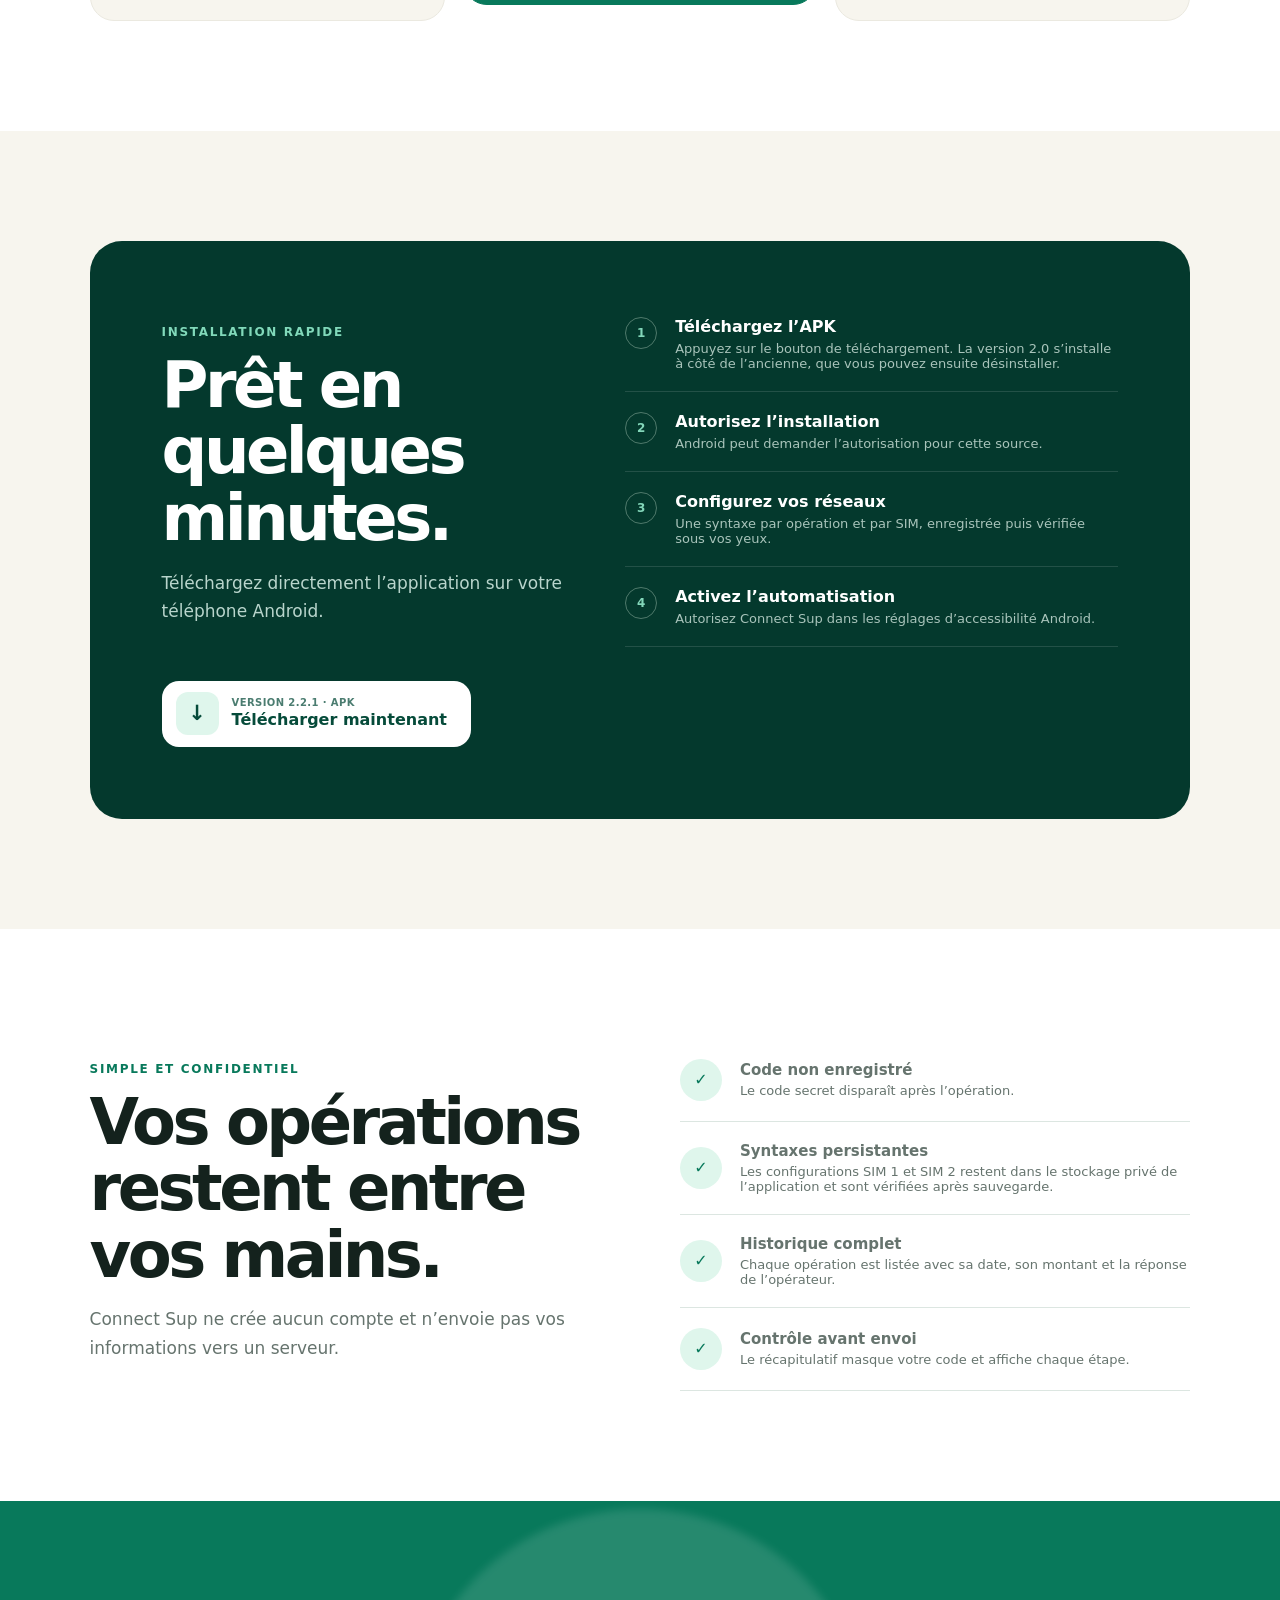
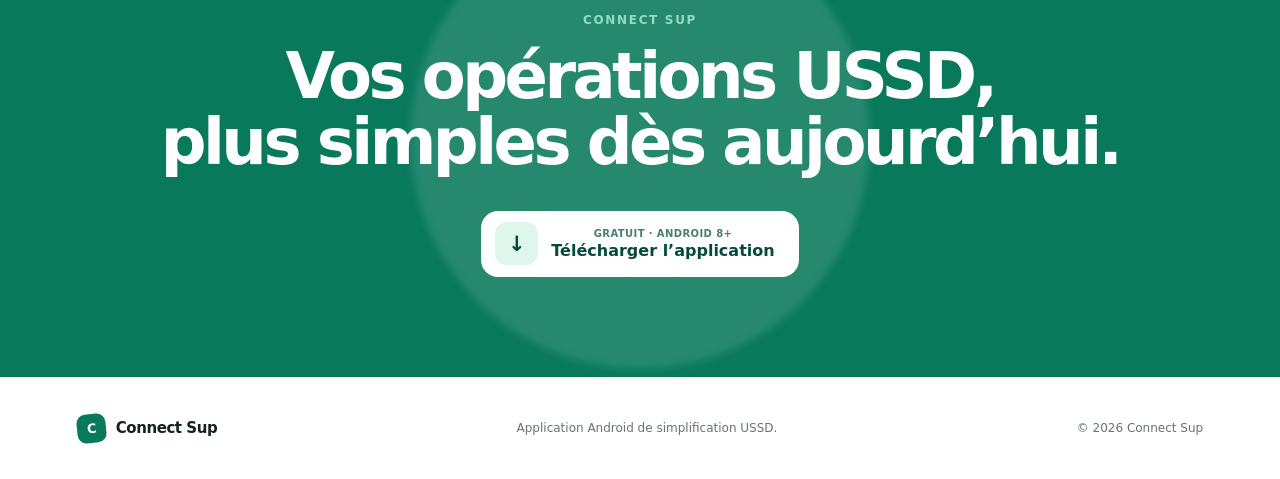
==== commit 99bd7531: "Site : Connect Sup 2.2.1" ====
--- a/index.html
+++ b/index.html
@@ -18,7 +18,7 @@
         <span class="brand-mark" aria-hidden="true">C</span>
         <span>Connect Sup</span>
       </a>
-      <a class="header-download" href="/Connect-Sup-v2.2.0.apk" download>
+      <a class="header-download" href="/Connect-Sup-v2.2.1.apk" download>
         Télécharger <span aria-hidden="true">↓</span>
       </a>
     </header>
@@ -33,7 +33,7 @@
             Saisissez les informations, choisissez Orange, MTN ou Moov, vérifiez et lancez.
           </p>
           <div class="hero-actions">
-            <a class="primary-button" href="/Connect-Sup-v2.2.0.apk" download>
+            <a class="primary-button" href="/Connect-Sup-v2.2.1.apk" download>
               <span class="android-dot" aria-hidden="true">↓</span>
               <span><small>Téléchargement direct</small>Installer Connect Sup</span>
             </a>
@@ -123,9 +123,9 @@
             <li><span>3</span><div><b>Configurez vos réseaux</b><p>Une syntaxe par opération et par SIM, enregistrée puis vérifiée sous vos yeux.</p></div></li>
             <li><span>4</span><div><b>Activez l’automatisation</b><p>Autorisez Connect Sup dans les réglages d’accessibilité Android.</p></div></li>
           </ol>
-          <a class="primary-button light-button" href="/Connect-Sup-v2.2.0.apk" download>
+          <a class="primary-button light-button" href="/Connect-Sup-v2.2.1.apk" download>
             <span class="android-dot" aria-hidden="true">↓</span>
-            <span><small>Version 2.2.0 · APK</small>Télécharger maintenant</span>
+            <span><small>Version 2.2.1 · APK</small>Télécharger maintenant</span>
           </a>
         </div>
       </section>
@@ -148,7 +148,7 @@
         <span class="cta-glow"></span>
         <p class="kicker light">Connect Sup</p>
         <h2>Vos opérations USSD,<br />plus simples dès aujourd’hui.</h2>
-        <a class="primary-button light-button" href="/Connect-Sup-v2.2.0.apk" download>
+        <a class="primary-button light-button" href="/Connect-Sup-v2.2.1.apk" download>
           <span class="android-dot" aria-hidden="true">↓</span>
           <span><small>Gratuit · Android 8+</small>Télécharger l’application</span>
         </a>
